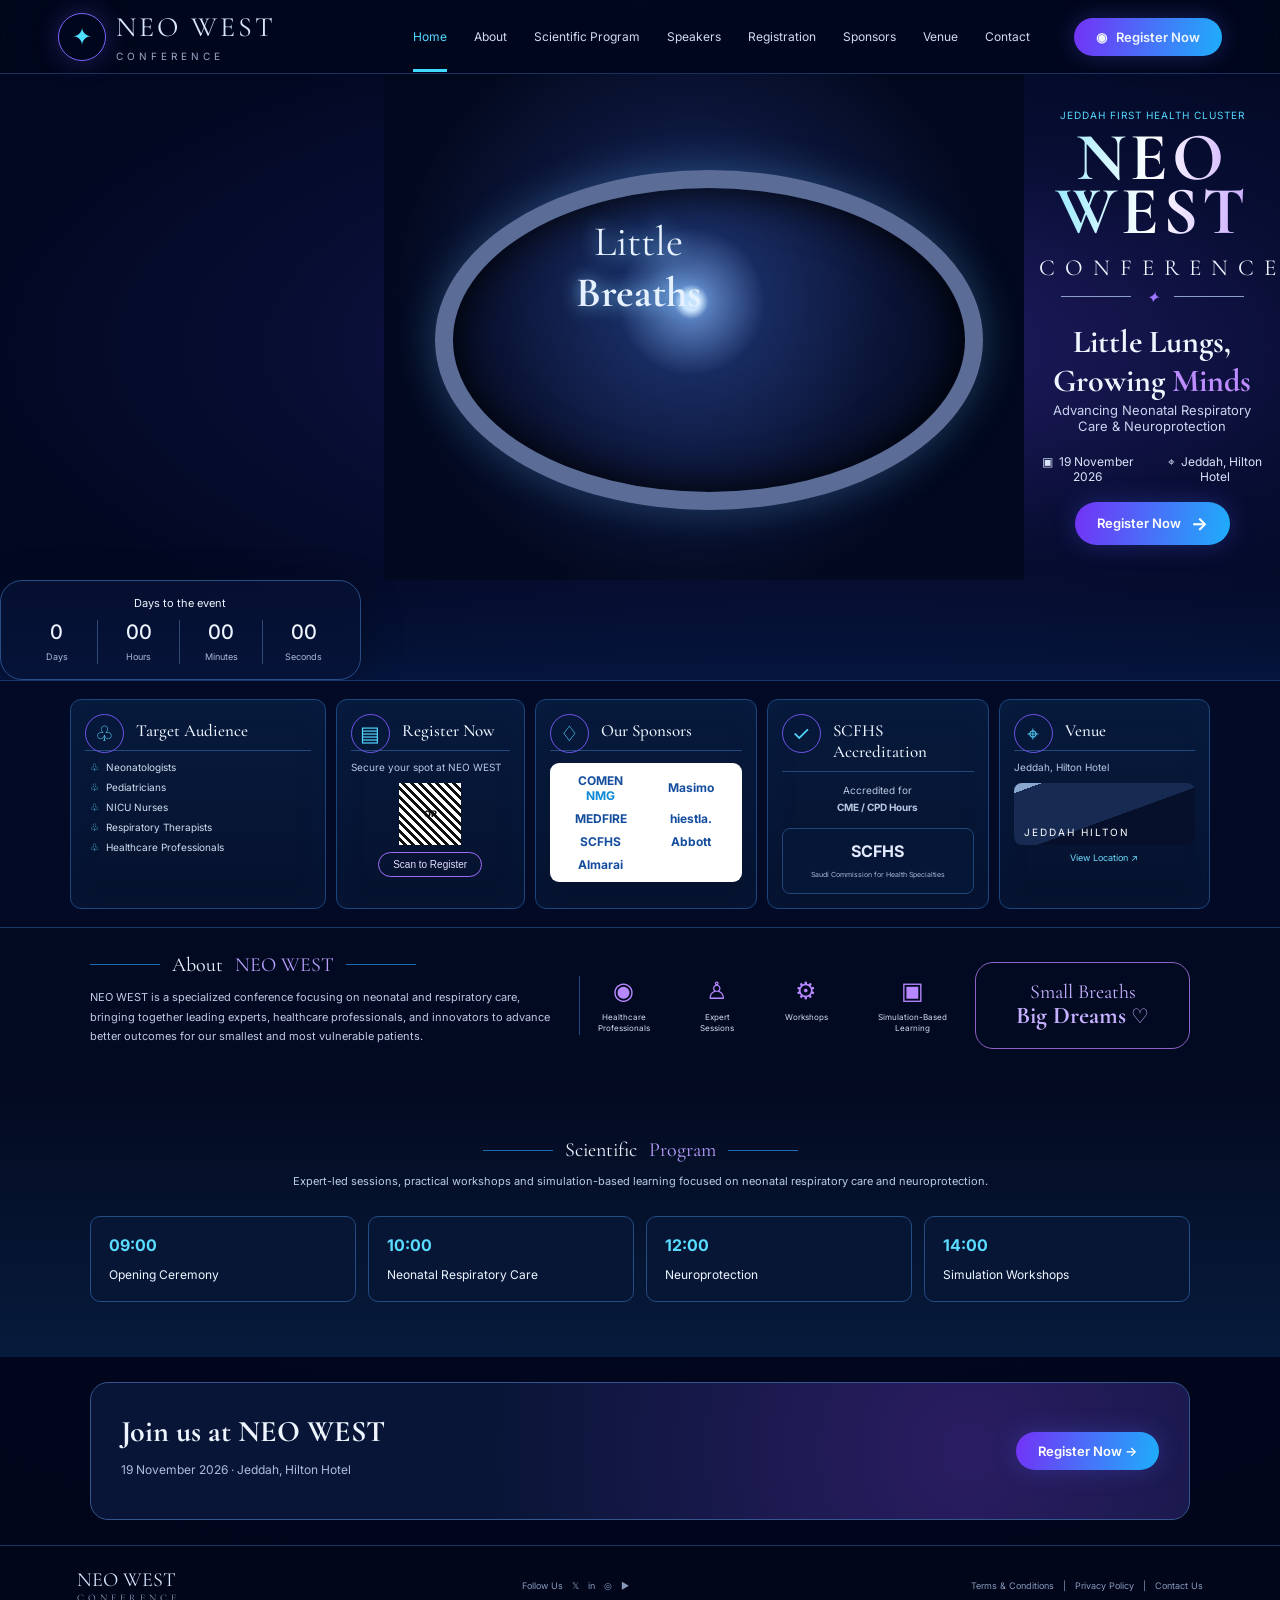
==== index.html @ 206b63fa "Add files via upload" ====
<!doctype html>
<html lang="en" dir="ltr">
<head>
  <meta charset="UTF-8" />
  <meta name="viewport" content="width=device-width, initial-scale=1.0" />
  <meta name="description" content="NEO WEST Conference — Little Lungs, Growing Minds." />
  <title>NEO WEST Conference</title>
  <link rel="preconnect" href="https://fonts.googleapis.com">
  <link rel="preconnect" href="https://fonts.gstatic.com" crossorigin>
  <link href="https://fonts.googleapis.com/css2?family=Cormorant+Garamond:wght@500;600;700&family=Inter:wght@400;500;600;700&display=swap" rel="stylesheet">
  <link rel="stylesheet" href="style.css" />
</head>
<body>
  <header class="topbar" id="top">
    <a class="brand" href="#top" aria-label="NEO WEST home">
      <div class="brand-mark">✦</div>
      <div><span>NEO WEST</span><small>CONFERENCE</small></div>
    </a>
    <button class="menu-btn" aria-label="Open menu">☰</button>
    <nav>
      <a class="active" href="#top">Home</a><a href="#about">About</a><a href="#program">Scientific Program</a>
      <a href="#speakers">Speakers</a><a href="#register">Registration</a><a href="#sponsors">Sponsors</a>
      <a href="#venue">Venue</a><a href="#contact">Contact</a>
    </nav>
    <a class="nav-cta" href="#register">◉ &nbsp; Register Now</a>
  </header>

  <main>
    <section class="hero">
      <div class="hero-glow"></div>
      <div class="hero-photo"><div class="baby-placeholder">Little<br><b>Breaths</b></div></div>
      <div class="hero-content">
        <div class="organizer">JEDDAH FIRST HEALTH CLUSTER</div>
        <h1>NEO WEST</h1>
        <div class="conference">CONFERENCE</div>
        <div class="rule"><span></span><i>✦</i><span></span></div>
        <h2>Little Lungs, Growing <em>Minds</em></h2>
        <p class="subtitle">Advancing Neonatal Respiratory Care &amp; Neuroprotection</p>
        <div class="meta"><span>▣ &nbsp;19 November 2026</span><span>⌖ &nbsp;Jeddah, Hilton Hotel</span></div>
        <a class="primary-btn" href="#register">Register Now <b>→</b></a>
      </div>
      <div class="countdown" aria-label="Countdown">
        <div class="count-title">Days to the event</div>
        <div class="count-grid"><div><b id="days">43</b><small>Days</small></div><div><b id="hours">12</b><small>Hours</small></div><div><b id="minutes">36</b><small>Minutes</small></div><div><b id="seconds">58</b><small>Seconds</small></div></div>
      </div>
    </section>

    <section class="cards" id="register">
      <article class="info-card"><div class="icon">♧</div><h3>Target Audience</h3><ul><li>Neonatologists</li><li>Pediatricians</li><li>NICU Nurses</li><li>Respiratory Therapists</li><li>Healthcare Professionals</li></ul></article>
      <article class="info-card registration"><div class="icon">▤</div><h3>Register Now</h3><p>Secure your spot at NEO WEST</p><div class="qr">QR</div><button class="outline-btn">Scan to Register</button></article>
      <article class="info-card" id="sponsors"><div class="icon">♢</div><h3>Our Sponsors</h3><div class="sponsors"><b>COMEN<br><span>NMG</span></b><b>Masimo</b><b>MEDFIRE</b><b>hiestla.</b><b>SCFHS</b><b>Abbott</b><b>Almarai</b></div></article>
      <article class="info-card"><div class="icon">✓</div><h3>SCFHS Accreditation</h3><p class="center">Accredited for<br><strong>CME / CPD Hours</strong></p><div class="accredit">SCFHS<br><small>Saudi Commission for Health Specialties</small></div></article>
      <article class="info-card" id="venue"><div class="icon">⌖</div><h3>Venue</h3><p>Jeddah, Hilton Hotel</p><div class="venue-img"></div><a class="venue-link" href="https://www.google.com/maps/search/?api=1&query=Jeddah+Hilton+Hotel" target="_blank">View Location ↗</a></article>
    </section>

    <section class="about" id="about">
      <div class="about-copy"><div class="section-title"><span></span>About <em>NEO WEST</em><span></span></div><p>NEO WEST is a specialized conference focusing on neonatal and respiratory care, bringing together leading experts, healthcare professionals, and innovators to advance better outcomes for our smallest and most vulnerable patients.</p></div>
      <div class="features"><div>◉<span>Healthcare<br>Professionals</span></div><div>♙<span>Expert<br>Sessions</span></div><div>⚙<span>Workshops</span></div><div>▣<span>Simulation-Based<br>Learning</span></div></div>
      <div class="dreams">Small Breaths<br><b>Big Dreams</b> ♡</div>
    </section>

    <section class="program" id="program"><div class="section-title"><span></span>Scientific <em>Program</em><span></span></div><p>Expert-led sessions, practical workshops and simulation-based learning focused on neonatal respiratory care and neuroprotection.</p><div class="program-grid"><div><b>09:00</b><span>Opening Ceremony</span></div><div><b>10:00</b><span>Neonatal Respiratory Care</span></div><div><b>12:00</b><span>Neuroprotection</span></div><div><b>14:00</b><span>Simulation Workshops</span></div></div></section>

    <section class="contact" id="contact"><div><h2>Join us at NEO WEST</h2><p>19 November 2026 · Jeddah, Hilton Hotel</p></div><a class="primary-btn" href="#register">Register Now →</a></section>
  </main>

  <footer><div class="footer-brand">NEO WEST <small>CONFERENCE</small></div><div>Follow Us &nbsp; 𝕏 &nbsp; in &nbsp; ◎ &nbsp; ▶</div><div>Terms &amp; Conditions &nbsp; | &nbsp; Privacy Policy &nbsp; | &nbsp; Contact Us</div></footer>
  <script src="script.js"></script>
</body>
</html>
---- style.css ----
:root{--bg:#020a25;--panel:#071536;--line:#173b73;--cyan:#35d5ff;--blue:#1489ff;--purple:#a44cff;--text:#eef5ff;--muted:#aab8d8;--gold:#c6c4ff}*{box-sizing:border-box}html{scroll-behavior:smooth}body{margin:0;background:radial-gradient(circle at 50% 0,#10245d 0,#020a25 36%,#01051a 100%);color:var(--text);font-family:Inter,Arial,sans-serif}a{text-decoration:none;color:inherit}.topbar{height:74px;background:rgba(1,7,27,.95);border-bottom:1px solid #17305e;display:flex;align-items:center;gap:28px;padding:0 4.5%;position:sticky;top:0;z-index:20;backdrop-filter:blur(12px)}.brand{display:flex;align-items:center;gap:10px;min-width:310px}.brand-mark{width:48px;height:48px;border:1px solid #7d64ff;border-radius:50%;display:grid;place-items:center;color:#4fdfff;font-size:24px;box-shadow:0 0 25px #5d40bb66}.brand span{display:block;font-family:'Cormorant Garamond',serif;font-size:28px;letter-spacing:3px;color:#d8e6ff}.brand small,.footer-brand small{letter-spacing:4px;color:#9aa9c7;font-size:10px}.topbar nav{display:flex;gap:27px;align-items:center;flex:1;justify-content:center}.topbar nav a{font-size:12px;color:#d0dbef;position:relative;padding:28px 0}.topbar nav a.active,.topbar nav a:hover{color:#52d9ff}.topbar nav a.active:after{content:'';position:absolute;bottom:0;left:0;right:0;height:3px;background:#40d9ff}.nav-cta,.primary-btn{background:linear-gradient(100deg,#7332f6,#1eaefb);padding:11px 22px;border-radius:25px;font-weight:600;font-size:13px;box-shadow:0 0 24px #4a57e355;display:inline-flex;gap:10px;align-items:center}.menu-btn{display:none;background:none;border:0;color:white;font-size:25px}.hero{min-height:500px;position:relative;overflow:hidden;display:grid;grid-template-columns:30% 50% 20%;align-items:center;border-bottom:1px solid #15366c;background:radial-gradient(ellipse at 65% 45%,#251d69 0,#080e34 43%,#020821 75%)}.hero:after{content:'';position:absolute;inset:auto 0 0;height:110px;background:linear-gradient(transparent,#071b4a);opacity:.7}.hero-photo{height:100%;min-height:500px;position:relative;background:radial-gradient(circle at 48% 45%,#d9eaff 0 2%,#597ebd 4%,#182b60 17%,#0b1436 45%,#02091e 70%);overflow:hidden}.hero-photo:before{content:'';position:absolute;width:80%;height:60%;left:8%;top:19%;border-radius:50%;border:18px solid #5b6c96;box-shadow:inset 0 0 45px #000,0 0 40px #5dbfff44}.baby-placeholder{position:absolute;left:30%;top:28%;font-family:'Cormorant Garamond';font-size:42px;text-align:center;color:#e6f1ff;text-shadow:0 0 18px #7fcaff}.hero-content{position:relative;z-index:2;text-align:center;padding:35px 15px}.organizer{font-size:10px;color:#55d9ff;letter-spacing:1px;margin-bottom:10px}.hero h1{font-family:'Cormorant Garamond',serif;font-size:68px;line-height:.8;letter-spacing:4px;margin:0;background:linear-gradient(90deg,#8be7ff,#fff,#c19cff);-webkit-background-clip:text;color:transparent}.conference{font-family:'Cormorant Garamond';font-size:23px;letter-spacing:10px;margin:14px 0 5px}.rule{display:flex;align-items:center;gap:15px;justify-content:center}.rule span{height:1px;width:70px;background:#8aa1ca}.rule i{color:#9d76ff}.hero h2{font-family:'Cormorant Garamond';font-size:32px;margin:15px 0 2px}.hero h2 em{color:#bd8dff;font-style:normal}.subtitle{font-size:13px;color:#c7d4ef;margin:0 0 20px}.meta{display:flex;justify-content:center;gap:28px;font-size:12px;color:#d8e4fa;margin-bottom:18px}.countdown{z-index:3;border:1px solid #274d85;border-radius:22px;padding:15px;margin-right:6%;background:#061237aa;box-shadow:0 10px 40px #0004}.count-title{text-align:center;font-size:11px;margin-bottom:10px}.count-grid{display:grid;grid-template-columns:repeat(4,1fr)}.count-grid>div{text-align:center;border-right:1px solid #314873}.count-grid>div:last-child{border:0}.count-grid b{display:block;font-size:20px;font-weight:500}.count-grid small{font-size:9px;color:#a9b9d8}.cards{display:grid;grid-template-columns:1.15fr .85fr 1fr 1fr .95fr;gap:10px;padding:18px 5.5%;background:#020a25}.info-card{min-height:190px;border:1px solid #1a467e;border-radius:11px;background:linear-gradient(180deg,#071a3c,#06122e);padding:14px;position:relative;box-shadow:inset 0 0 30px #102a6022}.icon{width:39px;height:39px;border:1px solid #7055e9;border-radius:50%;display:grid;place-items:center;color:#55d8ff;font-size:21px;float:left;margin-right:12px}.info-card h3{font-family:'Cormorant Garamond';font-size:17px;font-weight:500;border-bottom:1px solid #1f4a80;padding:6px 0 9px;margin:0 0 10px}.info-card ul{list-style:none;padding:0 0 0 5px;margin:0;clear:both}.info-card li{font-size:10px;margin:8px 0;color:#d2def3}.info-card li:before{content:'♧';color:#57d8ff;margin-right:7px}.info-card p{font-size:10px;color:#bac9e2;clear:both}.center{text-align:center;line-height:1.7}.qr{width:62px;height:62px;margin:7px auto;background:repeating-linear-gradient(45deg,#fff 0 3px,#111 3px 6px);color:#111;display:grid;place-items:center;font-weight:800;font-size:9px}.outline-btn{display:block;margin:auto;border:1px solid #a06dff;background:none;color:#e6ddff;border-radius:16px;padding:6px 14px;font-size:10px}.sponsors{background:white;color:#154d9d;border-radius:9px;margin-top:12px;padding:10px;display:grid;grid-template-columns:repeat(2,1fr);gap:8px;text-align:center;align-items:center;font-size:12px}.sponsors span{color:#0d8ad7}.accredit{text-align:center;background:#061637;border:1px solid #21477a;border-radius:8px;padding:12px;margin-top:12px;color:#e4ebff;font-weight:700}.accredit small{font-weight:400;font-size:7px;color:#a7b8d7}.venue-img{height:62px;border-radius:8px;margin-top:10px;background:linear-gradient(160deg,#8aa7ce 0 8%,#162a52 8% 55%,#06102a 55%),linear-gradient(90deg,#7ac8e9,#17264e);position:relative;overflow:hidden}.venue-img:after{content:'JEDDAH  HILTON';position:absolute;bottom:7px;left:10px;font-size:10px;color:#fff;letter-spacing:2px}.venue-link{display:block;text-align:center;font-size:9px;color:#6cdcff;margin-top:7px}.about{display:grid;grid-template-columns:1.5fr 1.2fr .7fr;gap:28px;padding:25px 7%;border-top:1px solid #173866;background:#020a22;align-items:center}.section-title{display:flex;align-items:center;gap:12px;font-family:'Cormorant Garamond';font-size:20px;margin-bottom:10px}.section-title span{width:70px;height:1px;background:#1e6bb5}.section-title em{color:#bba0ff;font-style:normal}.about-copy p,.program p{font-size:11px;color:#bdcbe3;line-height:1.8}.features{display:flex;justify-content:space-between;border-left:1px solid #1d4b7f;padding-left:18px}.features div{text-align:center;color:#b788ff;font-size:24px}.features span{display:block;color:#d2ddf1;font-size:8px;line-height:1.4;margin-top:7px}.dreams{border:1px solid #8e62c8;border-radius:18px;padding:18px;text-align:center;color:#c6b0ff;font-family:'Cormorant Garamond';font-size:20px;line-height:1.1}.dreams b{font-size:24px}.program{padding:55px 7%;background:linear-gradient(180deg,#030a20,#071b3c)}.program>.section-title{justify-content:center}.program>p{text-align:center;max-width:700px;margin:0 auto 24px}.program-grid{display:grid;grid-template-columns:repeat(4,1fr);gap:12px}.program-grid div{border:1px solid #234d83;padding:18px;border-radius:10px;background:#071635}.program-grid b{color:#59dcff;display:block;margin-bottom:8px}.program-grid span{font-size:12px}.contact{margin:25px 7%;padding:30px;border:1px solid #34558d;border-radius:18px;background:radial-gradient(circle at 80%,#2b1d63,#081536 55%);display:flex;align-items:center;justify-content:space-between}.contact h2{font-family:'Cormorant Garamond';font-size:30px;margin:0}.contact p{color:#aebdda;font-size:12px}footer{border-top:1px solid #163760;padding:22px 6%;display:flex;justify-content:space-between;align-items:center;color:#899abb;font-size:9px;background:#01061b}.footer-brand{font-family:'Cormorant Garamond';font-size:20px;color:#d9e6ff}.footer-brand small{display:block}.primary-btn{color:white;border:0}.primary-btn b{font-size:18px}.menu-btn{cursor:pointer}@media(max-width:1050px){.topbar nav{display:none}.menu-btn{display:block;margin-left:auto}.nav-cta{display:none}.brand{min-width:0}.hero{grid-template-columns:1fr;min-height:auto}.hero-photo{display:none}.countdown{margin:0 auto 30px;width:88%}.cards{grid-template-columns:repeat(2,1fr);padding:20px}.about{grid-template-columns:1fr}.features{border:0}.dreams{max-width:300px;margin:auto}.program-grid{grid-template-columns:repeat(2,1fr)}}@media(max-width:600px){.topbar{padding:0 18px;height:64px}.brand span{font-size:22px}.brand-mark{width:38px;height:38px}.hero h1{font-size:48px}.hero h2{font-size:25px}.meta{flex-direction:column;gap:8px}.cards{grid-template-columns:1fr;padding:14px}.about{padding:30px 20px}.features{display:grid;grid-template-columns:repeat(2,1fr);gap:18px}.program{padding:40px 20px}.program-grid{grid-template-columns:1fr}.contact{margin:20px;padding:22px;flex-direction:column;gap:20px;text-align:center}footer{flex-direction:column;gap:12px;text-align:center}}
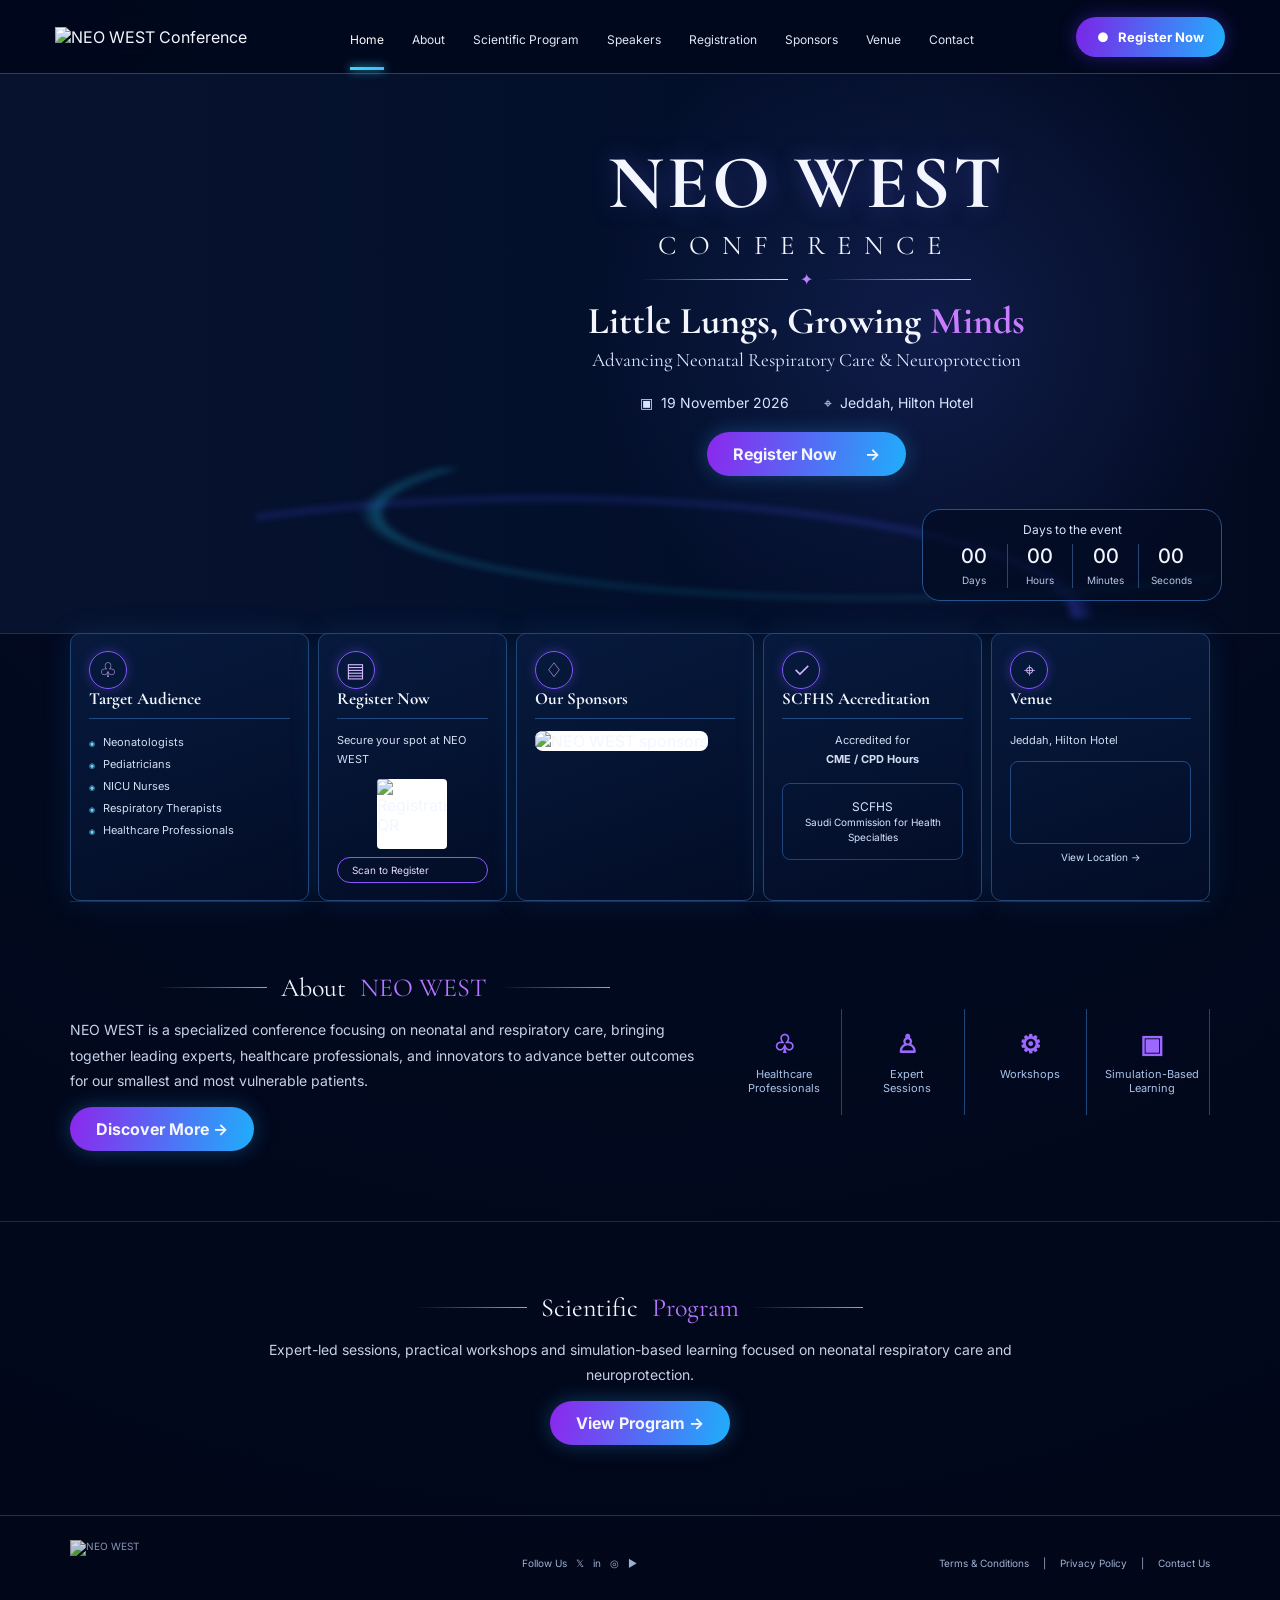
==== commit 6a516394: "Add files via upload" ====
--- a/index.html
+++ b/index.html
@@ -1,70 +1,14 @@
-<!doctype html>
-<html lang="en" dir="ltr">
-<head>
-  <meta charset="UTF-8" />
-  <meta name="viewport" content="width=device-width, initial-scale=1.0" />
-  <meta name="description" content="NEO WEST Conference — Little Lungs, Growing Minds." />
-  <title>NEO WEST Conference</title>
-  <link rel="preconnect" href="https://fonts.googleapis.com">
-  <link rel="preconnect" href="https://fonts.gstatic.com" crossorigin>
-  <link href="https://fonts.googleapis.com/css2?family=Cormorant+Garamond:wght@500;600;700&family=Inter:wght@400;500;600;700&display=swap" rel="stylesheet">
-  <link rel="stylesheet" href="style.css" />
-</head>
-<body>
-  <header class="topbar" id="top">
-    <a class="brand" href="#top" aria-label="NEO WEST home">
-      <div class="brand-mark">✦</div>
-      <div><span>NEO WEST</span><small>CONFERENCE</small></div>
-    </a>
-    <button class="menu-btn" aria-label="Open menu">☰</button>
-    <nav>
-      <a class="active" href="#top">Home</a><a href="#about">About</a><a href="#program">Scientific Program</a>
-      <a href="#speakers">Speakers</a><a href="#register">Registration</a><a href="#sponsors">Sponsors</a>
-      <a href="#venue">Venue</a><a href="#contact">Contact</a>
-    </nav>
-    <a class="nav-cta" href="#register">◉ &nbsp; Register Now</a>
-  </header>
-
-  <main>
-    <section class="hero">
-      <div class="hero-glow"></div>
-      <div class="hero-photo"><div class="baby-placeholder">Little<br><b>Breaths</b></div></div>
-      <div class="hero-content">
-        <div class="organizer">JEDDAH FIRST HEALTH CLUSTER</div>
-        <h1>NEO WEST</h1>
-        <div class="conference">CONFERENCE</div>
-        <div class="rule"><span></span><i>✦</i><span></span></div>
-        <h2>Little Lungs, Growing <em>Minds</em></h2>
-        <p class="subtitle">Advancing Neonatal Respiratory Care &amp; Neuroprotection</p>
-        <div class="meta"><span>▣ &nbsp;19 November 2026</span><span>⌖ &nbsp;Jeddah, Hilton Hotel</span></div>
-        <a class="primary-btn" href="#register">Register Now <b>→</b></a>
-      </div>
-      <div class="countdown" aria-label="Countdown">
-        <div class="count-title">Days to the event</div>
-        <div class="count-grid"><div><b id="days">43</b><small>Days</small></div><div><b id="hours">12</b><small>Hours</small></div><div><b id="minutes">36</b><small>Minutes</small></div><div><b id="seconds">58</b><small>Seconds</small></div></div>
-      </div>
-    </section>
-
-    <section class="cards" id="register">
-      <article class="info-card"><div class="icon">♧</div><h3>Target Audience</h3><ul><li>Neonatologists</li><li>Pediatricians</li><li>NICU Nurses</li><li>Respiratory Therapists</li><li>Healthcare Professionals</li></ul></article>
-      <article class="info-card registration"><div class="icon">▤</div><h3>Register Now</h3><p>Secure your spot at NEO WEST</p><div class="qr">QR</div><button class="outline-btn">Scan to Register</button></article>
-      <article class="info-card" id="sponsors"><div class="icon">♢</div><h3>Our Sponsors</h3><div class="sponsors"><b>COMEN<br><span>NMG</span></b><b>Masimo</b><b>MEDFIRE</b><b>hiestla.</b><b>SCFHS</b><b>Abbott</b><b>Almarai</b></div></article>
-      <article class="info-card"><div class="icon">✓</div><h3>SCFHS Accreditation</h3><p class="center">Accredited for<br><strong>CME / CPD Hours</strong></p><div class="accredit">SCFHS<br><small>Saudi Commission for Health Specialties</small></div></article>
-      <article class="info-card" id="venue"><div class="icon">⌖</div><h3>Venue</h3><p>Jeddah, Hilton Hotel</p><div class="venue-img"></div><a class="venue-link" href="https://www.google.com/maps/search/?api=1&query=Jeddah+Hilton+Hotel" target="_blank">View Location ↗</a></article>
-    </section>
-
-    <section class="about" id="about">
-      <div class="about-copy"><div class="section-title"><span></span>About <em>NEO WEST</em><span></span></div><p>NEO WEST is a specialized conference focusing on neonatal and respiratory care, bringing together leading experts, healthcare professionals, and innovators to advance better outcomes for our smallest and most vulnerable patients.</p></div>
-      <div class="features"><div>◉<span>Healthcare<br>Professionals</span></div><div>♙<span>Expert<br>Sessions</span></div><div>⚙<span>Workshops</span></div><div>▣<span>Simulation-Based<br>Learning</span></div></div>
-      <div class="dreams">Small Breaths<br><b>Big Dreams</b> ♡</div>
-    </section>
-
-    <section class="program" id="program"><div class="section-title"><span></span>Scientific <em>Program</em><span></span></div><p>Expert-led sessions, practical workshops and simulation-based learning focused on neonatal respiratory care and neuroprotection.</p><div class="program-grid"><div><b>09:00</b><span>Opening Ceremony</span></div><div><b>10:00</b><span>Neonatal Respiratory Care</span></div><div><b>12:00</b><span>Neuroprotection</span></div><div><b>14:00</b><span>Simulation Workshops</span></div></div></section>
-
-    <section class="contact" id="contact"><div><h2>Join us at NEO WEST</h2><p>19 November 2026 · Jeddah, Hilton Hotel</p></div><a class="primary-btn" href="#register">Register Now →</a></section>
-  </main>
-
-  <footer><div class="footer-brand">NEO WEST <small>CONFERENCE</small></div><div>Follow Us &nbsp; 𝕏 &nbsp; in &nbsp; ◎ &nbsp; ▶</div><div>Terms &amp; Conditions &nbsp; | &nbsp; Privacy Policy &nbsp; | &nbsp; Contact Us</div></footer>
-  <script src="script.js"></script>
-</body>
-</html>
+<!doctype html><html lang="en"><head><meta charset="utf-8"><meta name="viewport" content="width=device-width,initial-scale=1"><title>NEO WEST Conference</title><meta name="description" content="NEO WEST Conference — Little Lungs, Growing Minds."><link rel="stylesheet" href="styles.css"></head><body data-page="home">
+<div id="header"></div>
+<main>
+<section class="hero"><div class="baby"></div><div class="waves"></div><div class="hero-content"><div class="organizer"><img src="assets/organizer.png" alt="Jeddah First Health Cluster"></div><h1>NEO WEST</h1><div class="conference">CONFERENCE</div><div class="rule"><span></span><i>✦</i><span></span></div><h2>Little Lungs, Growing <em>Minds</em></h2><p class="subtitle">Advancing Neonatal Respiratory Care &amp; Neuroprotection</p><div class="meta"><span>▣ &nbsp;19 November 2026</span><span>⌖ &nbsp;Jeddah, Hilton Hotel</span></div><div class="hero-actions"><a class="primary" href="registration.html">Register Now <b>→</b></a></div></div><div class="countdown"><div class="count-title">Days to the event</div><div class="count-grid"><div><b id="days">00</b><small>Days</small></div><div><b id="hours">00</b><small>Hours</small></div><div><b id="minutes">00</b><small>Minutes</small></div><div><b id="seconds">00</b><small>Seconds</small></div></div></div></section>
+<section class="container info-row">
+<article class="card"><div class="icon">♧</div><h3>Target Audience</h3><ul><li>Neonatologists</li><li>Pediatricians</li><li>NICU Nurses</li><li>Respiratory Therapists</li><li>Healthcare Professionals</li></ul></article>
+<article class="card"><div class="icon">▤</div><h3>Register Now</h3><p>Secure your spot at NEO WEST</p><div class="qr"><img src="assets/qr.png" alt="Registration QR"></div><a class="outline" href="registration.html">Scan to Register</a></article>
+<article class="card"><div class="icon">♢</div><h3>Our Sponsors</h3><img class="sponsor-img" src="assets/sponsors.jpg" alt="NEO WEST sponsors"></article>
+<article class="card"><div class="icon">✓</div><h3>SCFHS Accreditation</h3><p style="text-align:center">Accredited for<br><strong>CME / CPD Hours</strong></p><div class="accredit">SCFHS<br><small>Saudi Commission for Health Specialties</small></div></article>
+<article class="card"><div class="icon">⌖</div><h3>Venue</h3><p>Jeddah, Hilton Hotel</p><div class="venue-img"></div><a class="venue-link" href="venue.html">View Location →</a></article>
+</section>
+<section class="section container"><div class="about-grid"><div class="about-copy"><div class="section-head">About <em>NEO WEST</em></div><p>NEO WEST is a specialized conference focusing on neonatal and respiratory care, bringing together leading experts, healthcare professionals, and innovators to advance better outcomes for our smallest and most vulnerable patients.</p><a class="primary" href="about.html">Discover More →</a></div><div class="feature-grid"><div class="feature"><strong>♧</strong>Healthcare<br>Professionals</div><div class="feature"><strong>♙</strong>Expert<br>Sessions</div><div class="feature"><strong>⚙</strong>Workshops</div><div class="feature"><strong>▣</strong>Simulation-Based<br>Learning</div></div></div></section>
+<section class="section"><div class="container"><div class="section-head">Scientific <em>Program</em></div><p class="lead">Expert-led sessions, practical workshops and simulation-based learning focused on neonatal respiratory care and neuroprotection.</p><div style="text-align:center"><a class="primary" href="scientific-program.html">View Program →</a></div></div></section>
+</main><div id="footer"></div><script>Promise.all([fetch('header.html').then(r=>r.text()),fetch('footer.html').then(r=>r.text())]).then(([h,f])=>{document.getElementById('header').innerHTML=h;document.getElementById('footer').innerHTML=f;const s=document.createElement('script');s.src='site.js';document.body.appendChild(s)})</script></body></html>
--- a/styles.css
+++ b/styles.css
@@ -0,0 +1,11 @@
+@import url('https://fonts.googleapis.com/css2?family=Cormorant+Garamond:wght@500;600;700&family=Inter:wght@400;500;600;700&display=swap');
+:root{--bg:#020a21;--bg2:#061333;--panel:#06173b;--line:#183a72;--cyan:#39d8ff;--blue:#25a8ff;--purple:#9a55ff;--text:#f3f6ff;--muted:#b8c5e4;--gold:#e8d8ff;--shadow:0 0 30px rgba(46,157,255,.12)}
+*{box-sizing:border-box}html{scroll-behavior:smooth}body{margin:0;background:radial-gradient(circle at 50% 0,#0a1e49 0,#020a21 42%,#010718 100%);color:var(--text);font-family:Inter,Arial,sans-serif}a{color:inherit;text-decoration:none}button{font:inherit}.container{width:min(1140px,calc(100% - 40px));margin:auto}
+.topbar{position:sticky;top:0;z-index:50;height:74px;background:rgba(1,8,28,.94);backdrop-filter:blur(16px);border-bottom:1px solid #214273;display:flex;align-items:center;padding:0 max(24px,calc((100vw - 1170px)/2));gap:22px}.brand img{width:250px;height:62px;object-fit:contain}.nav{display:flex;align-items:center;justify-content:center;gap:28px;flex:1}.nav a{font-size:12px;color:#e0e7f9;padding:28px 0 23px;position:relative;white-space:nowrap}.nav a:hover,.nav a.active{color:#fff}.nav a.active:after{content:"";position:absolute;left:0;right:0;bottom:0;height:3px;background:linear-gradient(90deg,var(--cyan),#4ab6ff);box-shadow:0 0 10px var(--cyan)}.cta{border:0;color:white;background:linear-gradient(100deg,#7b25e8,#22aefc);padding:12px 21px;border-radius:25px;box-shadow:0 0 18px rgba(95,57,255,.4);font-size:13px;font-weight:700;white-space:nowrap}.menu{display:none;background:none;border:0;color:white;font-size:28px}
+.hero{min-height:560px;position:relative;overflow:hidden;border-bottom:1px solid #143261;background:radial-gradient(circle at 73% 46%,rgba(55,71,173,.26),transparent 35%),linear-gradient(90deg,#07122e 0,#03102c 46%,#020a20 100%)}.hero:after{content:"";position:absolute;inset:auto 0 20px;height:100px;background:url('/assets/hero-city.jpg') right 20px center/460px auto no-repeat;opacity:.48;mix-blend-mode:screen;pointer-events:none}.hero .baby{position:absolute;left:0;top:0;width:37%;height:100%;background:url('/assets/hero-baby.jpg') center/cover no-repeat;mask-image:linear-gradient(90deg,#000 0%,#000 75%,transparent 100%);opacity:.98}.hero .waves{position:absolute;left:20%;right:5%;bottom:15px;height:150px;background:radial-gradient(ellipse at 30% 100%,transparent 55%,rgba(75,82,255,.35) 56%,transparent 58%),radial-gradient(ellipse at 65% 30%,transparent 56%,rgba(29,215,255,.28) 57%,transparent 59%);filter:blur(3px)}.hero-content{position:relative;z-index:3;width:min(760px,58%);margin-left:34%;padding:55px 0 80px;text-align:center}.organizer{position:absolute;right:-390px;top:22px;width:180px;opacity:.9}.organizer img{width:100%}.hero h1{font-family:'Cormorant Garamond',serif;font-size:76px;letter-spacing:3px;line-height:.9;margin:20px 0 0;text-shadow:0 0 25px rgba(109,112,255,.35)}.conference{font-family:'Cormorant Garamond',serif;font-size:27px;letter-spacing:12px;margin-top:12px}.rule{display:flex;align-items:center;gap:12px;width:330px;margin:7px auto}.rule span{height:1px;flex:1;background:linear-gradient(90deg,transparent,#d9e4ff)}.rule i{color:#b783ff;font-style:normal}.hero h2{font-family:'Cormorant Garamond',serif;font-size:38px;margin:9px 0 4px}.hero h2 em{font-style:normal;color:#c87cff}.subtitle{font-family:'Cormorant Garamond',serif;font-size:19px;color:#dce6ff;margin:0 0 23px}.meta{display:flex;justify-content:center;gap:35px;color:#dbe5ff;font-size:14px}.meta b{color:#5ee7ff}.hero-actions{margin-top:20px}.primary{display:inline-flex;align-items:center;gap:28px;padding:12px 26px;border-radius:28px;background:linear-gradient(100deg,#8c27ed,#1faefb);font-weight:700;box-shadow:0 0 20px rgba(57,166,255,.3)}.countdown{position:absolute;z-index:4;right:4.5%;bottom:32px;width:300px;border:1px solid #25528a;border-radius:18px;background:rgba(2,11,34,.74);padding:12px 18px}.count-title{text-align:center;font-size:12px;color:#dbe4f8;margin-bottom:7px}.count-grid{display:grid;grid-template-columns:repeat(4,1fr)}.count-grid div{text-align:center;border-left:1px solid #284774}.count-grid div:first-child{border:0}.count-grid b{font-size:20px;font-weight:500;display:block}.count-grid small{font-size:10px;color:#b7c5e5}
+.info-row{position:relative;z-index:8;margin-top:-1px;display:grid;grid-template-columns:1.2fr .95fr 1.2fr 1.1fr 1.1fr;gap:9px}.card{min-height:200px;border:1px solid #214677;border-radius:10px;background:linear-gradient(160deg,rgba(7,27,63,.97),rgba(3,13,38,.97));box-shadow:var(--shadow);padding:17px 18px}.card h3{font-family:'Cormorant Garamond',serif;font-size:17px;margin:0 0 12px;border-bottom:1px solid #224a82;padding-bottom:9px}.icon{width:38px;height:38px;border:1px solid #7f59ff;border-radius:50%;display:grid;place-items:center;font-size:20px;color:#d3b6ff;box-shadow:0 0 12px rgba(128,78,255,.35);margin-bottom:-1px}.card ul{padding:0;margin:8px 0 0;list-style:none;color:#d3def2;font-size:11px;line-height:2}.card li:before{content:'◉';color:#69d9ff;margin-right:8px;font-size:7px}.card p{font-size:11px;color:#d4def2;line-height:1.7}.qr{width:70px;height:70px;margin:10px auto 8px;border-radius:4px;overflow:hidden;background:white}.qr img{width:100%;height:100%;object-fit:cover}.outline{display:block;margin:auto;border:1px solid #8e55ff;color:#e9dcff;background:transparent;border-radius:18px;padding:6px 14px;font-size:10px}.sponsor-img{width:100%;height:105px;object-fit:cover;border-radius:8px;background:white}.accredit{margin-top:15px;border:1px solid #204478;border-radius:8px;padding:15px;text-align:center;color:#d9e5ff;font-size:12px}.venue-img{height:83px;border-radius:8px;background:url('/assets/venue.jpg') center/cover;border:1px solid #214a80}.venue-link{display:block;text-align:center;font-size:10px;color:#cfe5ff;margin-top:7px}
+.section{padding:70px 0;border-top:1px solid #102b56}.section-head{display:flex;align-items:center;gap:14px;justify-content:center;font-family:'Cormorant Garamond',serif;font-size:26px}.section-head:before,.section-head:after{content:"";width:110px;height:1px;background:linear-gradient(90deg,transparent,#35caff)}.section-head em{font-style:normal;color:#b875ff}.lead{max-width:780px;margin:14px auto;text-align:center;color:#c5d1e9;line-height:1.8;font-size:14px}.about-grid{display:grid;grid-template-columns:1.3fr 1fr;gap:30px;align-items:center}.about-copy p{color:#c6d2e9;line-height:1.8;font-size:14px}.feature-grid{display:grid;grid-template-columns:repeat(4,1fr);gap:8px}.feature{padding:20px 8px;text-align:center;border-right:1px solid #1c477a;color:#a9c2ea;font-size:11px}.feature strong{display:block;font-size:25px;color:#9d68ff;margin-bottom:8px}.dream-card{border:1px solid #8154b8;border-radius:18px;padding:20px;text-align:center;font-family:'Cormorant Garamond',serif;font-size:25px;color:#d8d0ff}.dream-card b{color:#70dcff}
+.page-hero{padding:75px 0 65px;text-align:center;border-bottom:1px solid #183863;background:radial-gradient(circle at 50% 20%,rgba(104,47,255,.22),transparent 38%)}.page-hero h1{font-family:'Cormorant Garamond',serif;font-size:56px;margin:0}.page-hero p{color:#b9c8e6;max-width:700px;margin:14px auto 0}.content-grid{display:grid;grid-template-columns:repeat(2,1fr);gap:18px}.panel{border:1px solid #1d477c;background:rgba(5,20,48,.75);border-radius:12px;padding:24px}.panel h3{font-family:'Cormorant Garamond',serif;font-size:25px;margin:0 0 10px;color:#e8ddff}.panel p,.panel li{color:#c4d0e8;line-height:1.75;font-size:14px}.schedule{width:100%;border-collapse:collapse;margin-top:20px}.schedule td,.schedule th{padding:13px;border-bottom:1px solid #183963;text-align:left;font-size:13px}.schedule th{color:#6ee4ff}.speaker-grid,.sponsor-grid{display:grid;grid-template-columns:repeat(3,1fr);gap:18px}.speaker,.sponsor-box{border:1px solid #204b83;border-radius:12px;padding:22px;text-align:center;background:linear-gradient(160deg,#071a3b,#03102b)}.speaker .avatar{width:82px;height:82px;border-radius:50%;margin:0 auto 12px;border:2px solid #7e5aff;background:radial-gradient(circle,#132c63,#07112a);display:grid;place-items:center;color:#9ceaff;font-size:30px}.speaker h3,.sponsor-box h3{font-family:'Cormorant Garamond',serif;margin:0;font-size:23px}.speaker p{font-size:12px;color:#aebedb}.sponsor-box img{width:100%;height:120px;object-fit:contain;background:white;border-radius:9px;margin-bottom:12px}.form{max-width:760px;margin:auto;display:grid;grid-template-columns:1fr 1fr;gap:14px}.form label{font-size:12px;color:#b9c8e6}.form input,.form select,.form textarea{width:100%;margin-top:7px;padding:12px;border-radius:8px;border:1px solid #1e487e;background:#03112b;color:white;outline:none}.form textarea{min-height:140px;resize:vertical}.full{grid-column:1/-1}.map{height:340px;border:1px solid #214b81;border-radius:14px;background:linear-gradient(135deg,#071a3b,#020b22);display:grid;place-items:center;color:#7edfff;font-size:20px}.contact-box{text-align:center;padding:30px;border:1px solid #234b81;border-radius:14px;background:linear-gradient(160deg,#071a3b,#03102a)}
+footer{border-top:1px solid #16345f;padding:24px max(24px,calc((100vw - 1140px)/2));display:flex;align-items:center;justify-content:space-between;color:#9eb0d1;font-size:10px;gap:20px}.footer-logo{height:46px;width:150px;object-fit:contain;opacity:.85}.footer-links{display:flex;gap:14px}
+@media(max-width:1050px){.nav{gap:15px}.nav a{font-size:10px}.topbar{gap:10px}.hero-content{width:68%;margin-left:28%}.organizer{right:-240px}.countdown{right:2%;width:280px}.info-row{grid-template-columns:repeat(2,1fr);margin:0 20px}.about-grid{grid-template-columns:1fr}.speaker-grid,.sponsor-grid{grid-template-columns:repeat(2,1fr)}}
+@media(max-width:760px){.topbar{height:68px;padding:0 15px;justify-content:space-between}.brand img{width:185px}.menu{display:block}.nav{display:none;position:absolute;left:0;right:0;top:68px;background:#020b22;flex-direction:column;padding:10px 20px;border-bottom:1px solid #214273}.nav.open{display:flex}.nav a{padding:11px;width:100%;text-align:center}.nav a.active:after{bottom:4px}.topbar .cta{display:none}.hero{min-height:820px}.hero .baby{width:100%;height:360px;mask-image:linear-gradient(180deg,#000 0%,#000 60%,transparent 100%);opacity:.7}.hero-content{width:100%;margin:0;padding:280px 18px 180px}.hero h1{font-size:54px}.conference{font-size:20px;letter-spacing:8px}.hero h2{font-size:29px}.subtitle{font-size:16px}.meta{flex-direction:column;gap:7px}.organizer{right:15px;top:15px;width:145px}.hero:after{opacity:.35;background-size:380px}.countdown{left:18px;right:18px;bottom:25px;width:auto}.info-row{grid-template-columns:1fr;margin:0 15px}.card{min-height:auto}.feature-grid{grid-template-columns:repeat(2,1fr)}.section{padding:55px 0}.section-head{font-size:23px}.section-head:before,.section-head:after{width:50px}.content-grid,.speaker-grid,.sponsor-grid{grid-template-columns:1fr}.form{grid-template-columns:1fr}.full{grid-column:auto}footer{flex-direction:column;text-align:center}.footer-links{flex-wrap:wrap;justify-content:center}}
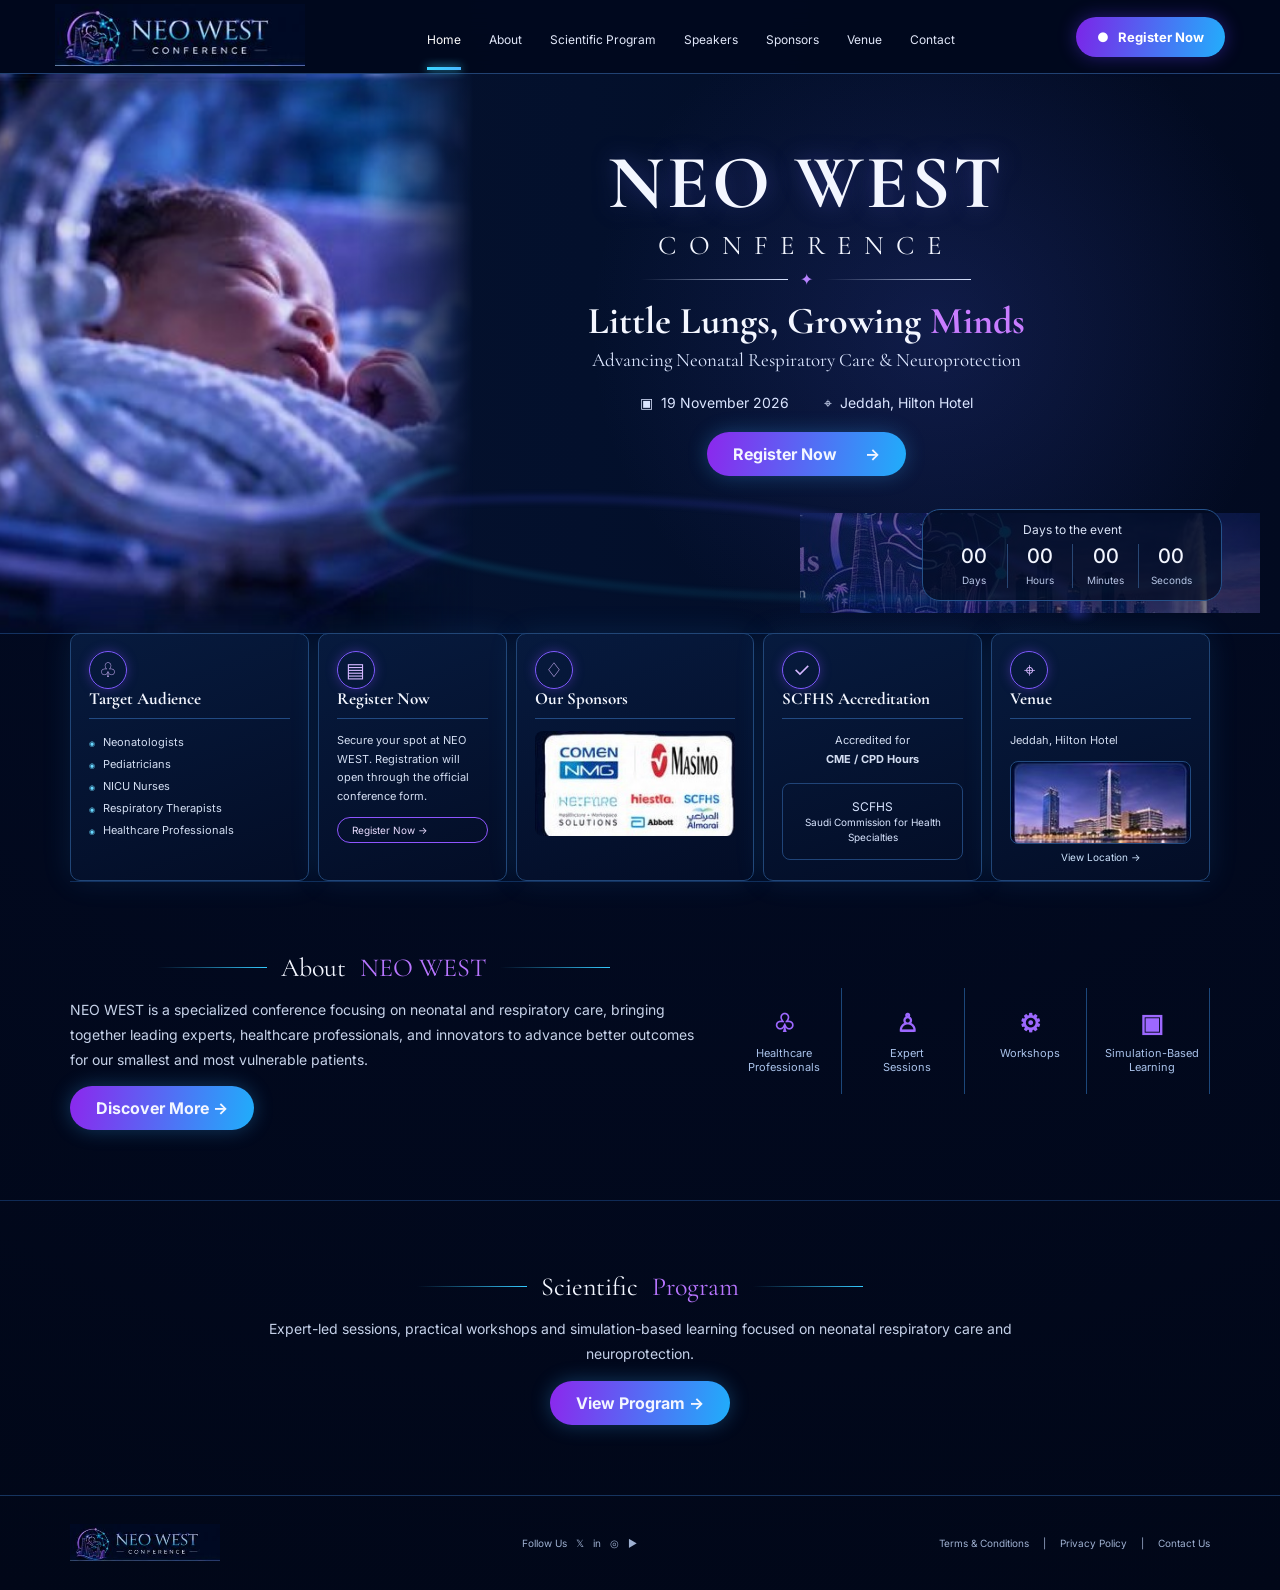
==== commit ed428521: "Add files via upload" ====
--- a/index.html
+++ b/index.html
@@ -1,10 +1,10 @@
 <!doctype html><html lang="en"><head><meta charset="utf-8"><meta name="viewport" content="width=device-width,initial-scale=1"><title>NEO WEST Conference</title><meta name="description" content="NEO WEST Conference — Little Lungs, Growing Minds."><link rel="stylesheet" href="styles.css"></head><body data-page="home">
 <div id="header"></div>
 <main>
-<section class="hero"><div class="baby"></div><div class="waves"></div><div class="hero-content"><div class="organizer"><img src="assets/organizer.png" alt="Jeddah First Health Cluster"></div><h1>NEO WEST</h1><div class="conference">CONFERENCE</div><div class="rule"><span></span><i>✦</i><span></span></div><h2>Little Lungs, Growing <em>Minds</em></h2><p class="subtitle">Advancing Neonatal Respiratory Care &amp; Neuroprotection</p><div class="meta"><span>▣ &nbsp;19 November 2026</span><span>⌖ &nbsp;Jeddah, Hilton Hotel</span></div><div class="hero-actions"><a class="primary" href="registration.html">Register Now <b>→</b></a></div></div><div class="countdown"><div class="count-title">Days to the event</div><div class="count-grid"><div><b id="days">00</b><small>Days</small></div><div><b id="hours">00</b><small>Hours</small></div><div><b id="minutes">00</b><small>Minutes</small></div><div><b id="seconds">00</b><small>Seconds</small></div></div></div></section>
+<section class="hero"><div class="baby"></div><div class="waves"></div><div class="hero-content"><div class="organizer"><img src="assets/organizer.png" alt="Jeddah First Health Cluster"></div><h1>NEO WEST</h1><div class="conference">CONFERENCE</div><div class="rule"><span></span><i>✦</i><span></span></div><h2>Little Lungs, Growing <em>Minds</em></h2><p class="subtitle">Advancing Neonatal Respiratory Care &amp; Neuroprotection</p><div class="meta"><span>▣ &nbsp;19 November 2026</span><span>⌖ &nbsp;Jeddah, Hilton Hotel</span></div><div class="hero-actions"><a class="primary registration-btn" href="#" data-registration-link>Register Now <b>→</b></a></div></div><div class="countdown"><div class="count-title">Days to the event</div><div class="count-grid"><div><b id="days">00</b><small>Days</small></div><div><b id="hours">00</b><small>Hours</small></div><div><b id="minutes">00</b><small>Minutes</small></div><div><b id="seconds">00</b><small>Seconds</small></div></div></div></section>
 <section class="container info-row">
 <article class="card"><div class="icon">♧</div><h3>Target Audience</h3><ul><li>Neonatologists</li><li>Pediatricians</li><li>NICU Nurses</li><li>Respiratory Therapists</li><li>Healthcare Professionals</li></ul></article>
-<article class="card"><div class="icon">▤</div><h3>Register Now</h3><p>Secure your spot at NEO WEST</p><div class="qr"><img src="assets/qr.png" alt="Registration QR"></div><a class="outline" href="registration.html">Scan to Register</a></article>
+<article class="card"><div class="icon">▤</div><h3>Register Now</h3><p>Secure your spot at NEO WEST. Registration will open through the official conference form.</p><a class="outline registration-btn" href="#" data-registration-link>Register Now →</a></article>
 <article class="card"><div class="icon">♢</div><h3>Our Sponsors</h3><img class="sponsor-img" src="assets/sponsors.jpg" alt="NEO WEST sponsors"></article>
 <article class="card"><div class="icon">✓</div><h3>SCFHS Accreditation</h3><p style="text-align:center">Accredited for<br><strong>CME / CPD Hours</strong></p><div class="accredit">SCFHS<br><small>Saudi Commission for Health Specialties</small></div></article>
 <article class="card"><div class="icon">⌖</div><h3>Venue</h3><p>Jeddah, Hilton Hotel</p><div class="venue-img"></div><a class="venue-link" href="venue.html">View Location →</a></article>
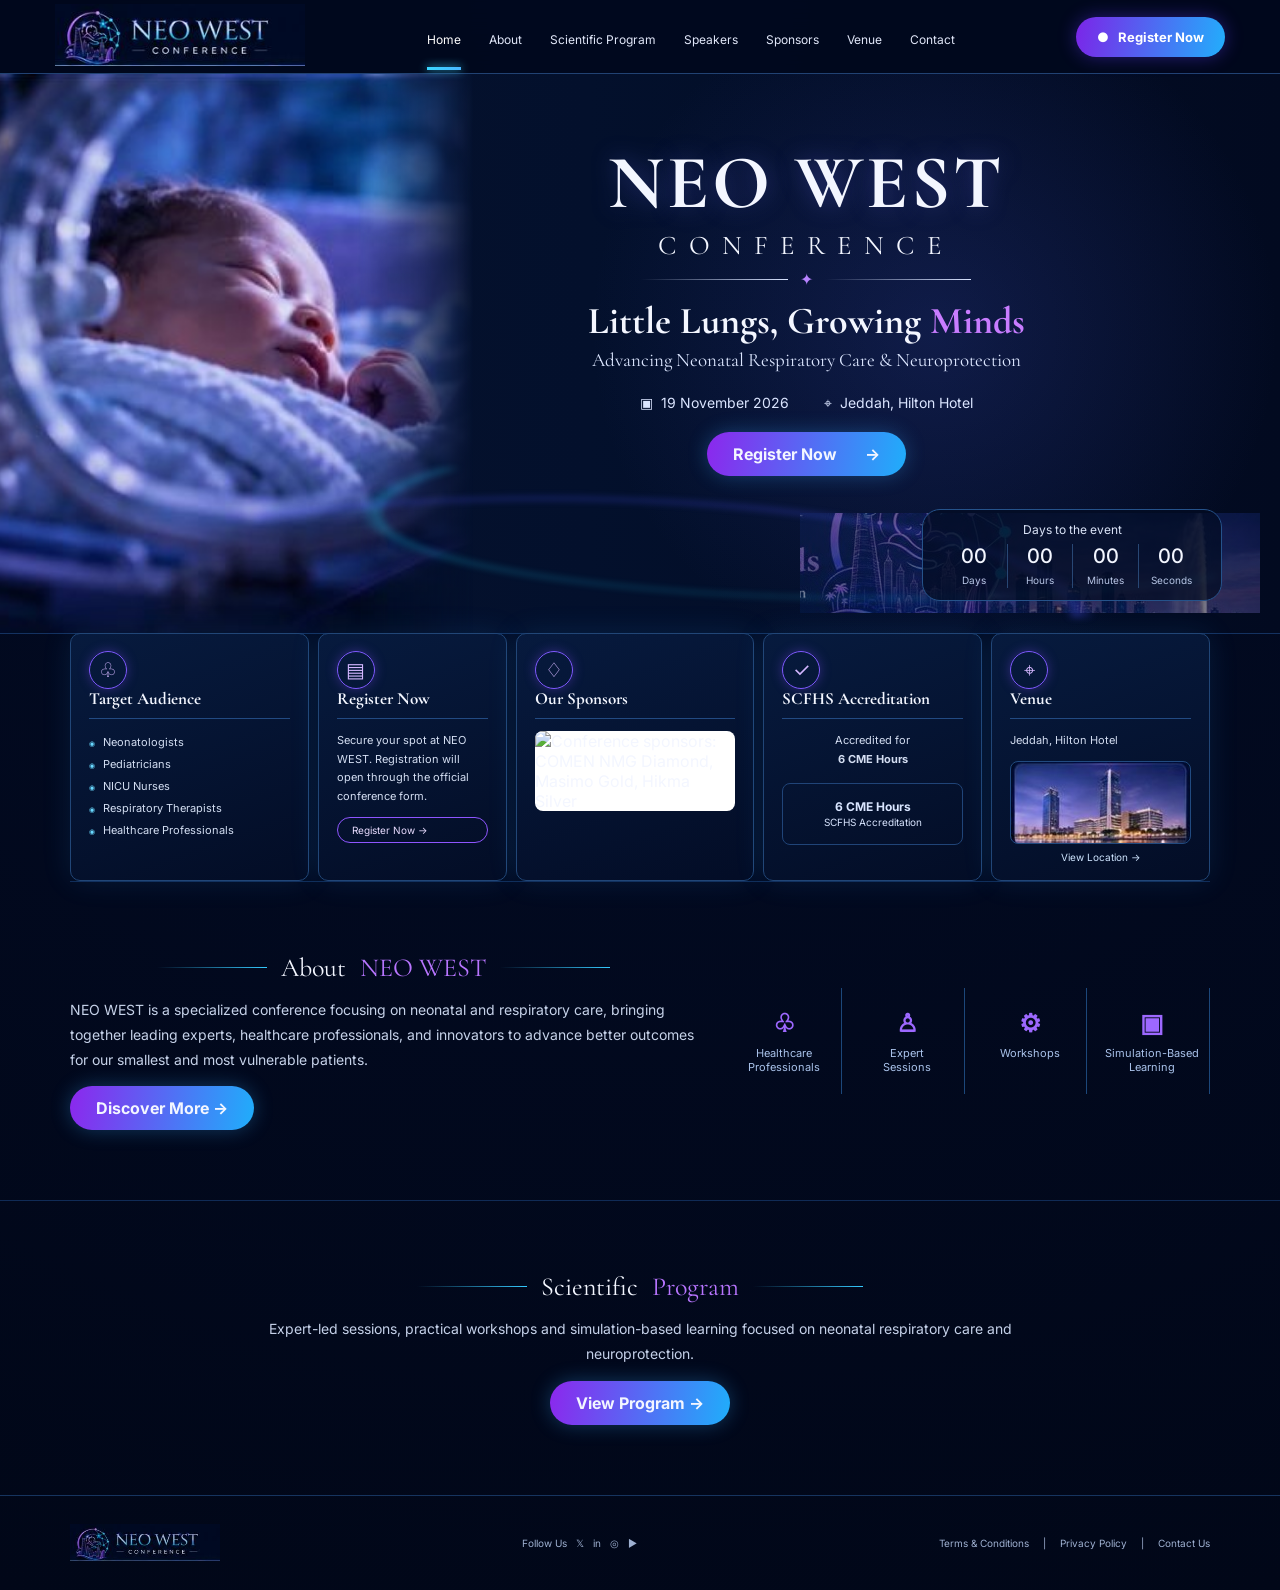
==== commit a080b87d: "Add files via upload" ====
--- a/index.html
+++ b/index.html
@@ -1,12 +1,12 @@
 <!doctype html><html lang="en"><head><meta charset="utf-8"><meta name="viewport" content="width=device-width,initial-scale=1"><title>NEO WEST Conference</title><meta name="description" content="NEO WEST Conference — Little Lungs, Growing Minds."><link rel="stylesheet" href="styles.css"></head><body data-page="home">
 <div id="header"></div>
 <main>
-<section class="hero"><div class="baby"></div><div class="waves"></div><div class="hero-content"><div class="organizer"><img src="assets/organizer.png" alt="Jeddah First Health Cluster"></div><h1>NEO WEST</h1><div class="conference">CONFERENCE</div><div class="rule"><span></span><i>✦</i><span></span></div><h2>Little Lungs, Growing <em>Minds</em></h2><p class="subtitle">Advancing Neonatal Respiratory Care &amp; Neuroprotection</p><div class="meta"><span>▣ &nbsp;19 November 2026</span><span>⌖ &nbsp;Jeddah, Hilton Hotel</span></div><div class="hero-actions"><a class="primary registration-btn" href="#" data-registration-link>Register Now <b>→</b></a></div></div><div class="countdown"><div class="count-title">Days to the event</div><div class="count-grid"><div><b id="days">00</b><small>Days</small></div><div><b id="hours">00</b><small>Hours</small></div><div><b id="minutes">00</b><small>Minutes</small></div><div><b id="seconds">00</b><small>Seconds</small></div></div></div></section>
+<section class="hero"><div class="baby"></div><div class="waves"></div><div class="hero-content"><div class="organizer"><img src="assets/jeddah-first-health-cluster.png" alt="Jeddah First Health Cluster"></div><h1>NEO WEST</h1><div class="conference">CONFERENCE</div><div class="rule"><span></span><i>✦</i><span></span></div><h2>Little Lungs, Growing <em>Minds</em></h2><p class="subtitle">Advancing Neonatal Respiratory Care &amp; Neuroprotection</p><div class="meta"><span>▣ &nbsp;19 November 2026</span><span>⌖ &nbsp;Jeddah, Hilton Hotel</span></div><div class="hero-actions"><a class="primary registration-btn" href="#" data-registration-link>Register Now <b>→</b></a></div></div><div class="countdown"><div class="count-title">Days to the event</div><div class="count-grid"><div><b id="days">00</b><small>Days</small></div><div><b id="hours">00</b><small>Hours</small></div><div><b id="minutes">00</b><small>Minutes</small></div><div><b id="seconds">00</b><small>Seconds</small></div></div></div></section>
 <section class="container info-row">
 <article class="card"><div class="icon">♧</div><h3>Target Audience</h3><ul><li>Neonatologists</li><li>Pediatricians</li><li>NICU Nurses</li><li>Respiratory Therapists</li><li>Healthcare Professionals</li></ul></article>
 <article class="card"><div class="icon">▤</div><h3>Register Now</h3><p>Secure your spot at NEO WEST. Registration will open through the official conference form.</p><a class="outline registration-btn" href="#" data-registration-link>Register Now →</a></article>
-<article class="card"><div class="icon">♢</div><h3>Our Sponsors</h3><img class="sponsor-img" src="assets/sponsors.jpg" alt="NEO WEST sponsors"></article>
-<article class="card"><div class="icon">✓</div><h3>SCFHS Accreditation</h3><p style="text-align:center">Accredited for<br><strong>CME / CPD Hours</strong></p><div class="accredit">SCFHS<br><small>Saudi Commission for Health Specialties</small></div></article>
+<article class="card"><div class="icon">♢</div><h3>Our Sponsors</h3><img class="sponsor-img" src="assets/sponsor-tiers.png" alt="Conference sponsors: COMEN NMG Diamond, Masimo Gold, Hikma Silver"></article>
+<article class="card"><div class="icon">✓</div><h3>SCFHS Accreditation</h3><p style="text-align:center">Accredited for<br><strong>6 CME Hours</strong></p><div class="accredit"><strong>6 CME Hours</strong><br><small>SCFHS Accreditation</small></div></article>
 <article class="card"><div class="icon">⌖</div><h3>Venue</h3><p>Jeddah, Hilton Hotel</p><div class="venue-img"></div><a class="venue-link" href="venue.html">View Location →</a></article>
 </section>
 <section class="section container"><div class="about-grid"><div class="about-copy"><div class="section-head">About <em>NEO WEST</em></div><p>NEO WEST is a specialized conference focusing on neonatal and respiratory care, bringing together leading experts, healthcare professionals, and innovators to advance better outcomes for our smallest and most vulnerable patients.</p><a class="primary" href="about.html">Discover More →</a></div><div class="feature-grid"><div class="feature"><strong>♧</strong>Healthcare<br>Professionals</div><div class="feature"><strong>♙</strong>Expert<br>Sessions</div><div class="feature"><strong>⚙</strong>Workshops</div><div class="feature"><strong>▣</strong>Simulation-Based<br>Learning</div></div></div></section>
--- a/styles.css
+++ b/styles.css
@@ -9,3 +9,7 @@
 footer{border-top:1px solid #16345f;padding:24px max(24px,calc((100vw - 1140px)/2));display:flex;align-items:center;justify-content:space-between;color:#9eb0d1;font-size:10px;gap:20px}.footer-logo{height:46px;width:150px;object-fit:contain;opacity:.85}.footer-links{display:flex;gap:14px}
 @media(max-width:1050px){.nav{gap:15px}.nav a{font-size:10px}.topbar{gap:10px}.hero-content{width:68%;margin-left:28%}.organizer{right:-240px}.countdown{right:2%;width:280px}.info-row{grid-template-columns:repeat(2,1fr);margin:0 20px}.about-grid{grid-template-columns:1fr}.speaker-grid,.sponsor-grid{grid-template-columns:repeat(2,1fr)}}
 @media(max-width:760px){.topbar{height:68px;padding:0 15px;justify-content:space-between}.brand img{width:185px}.menu{display:block}.nav{display:none;position:absolute;left:0;right:0;top:68px;background:#020b22;flex-direction:column;padding:10px 20px;border-bottom:1px solid #214273}.nav.open{display:flex}.nav a{padding:11px;width:100%;text-align:center}.nav a.active:after{bottom:4px}.topbar .cta{display:none}.hero{min-height:820px}.hero .baby{width:100%;height:360px;mask-image:linear-gradient(180deg,#000 0%,#000 60%,transparent 100%);opacity:.7}.hero-content{width:100%;margin:0;padding:280px 18px 180px}.hero h1{font-size:54px}.conference{font-size:20px;letter-spacing:8px}.hero h2{font-size:29px}.subtitle{font-size:16px}.meta{flex-direction:column;gap:7px}.organizer{right:15px;top:15px;width:145px}.hero:after{opacity:.35;background-size:380px}.countdown{left:18px;right:18px;bottom:25px;width:auto}.info-row{grid-template-columns:1fr;margin:0 15px}.card{min-height:auto}.feature-grid{grid-template-columns:repeat(2,1fr)}.section{padding:55px 0}.section-head{font-size:23px}.section-head:before,.section-head:after{width:50px}.content-grid,.speaker-grid,.sponsor-grid{grid-template-columns:1fr}.form{grid-template-columns:1fr}.full{grid-column:auto}footer{flex-direction:column;text-align:center}.footer-links{flex-wrap:wrap;justify-content:center}}
+
+/* Sponsor artwork supplied for NEO WEST 2026 */
+.sponsor-art-wrap{max-width:1000px;margin:0 auto;border:1px solid #214b83;border-radius:16px;overflow:hidden;box-shadow:0 0 30px rgba(46,157,255,.12);background:#020a21}
+.sponsor-art{display:block;width:100%;height:auto}
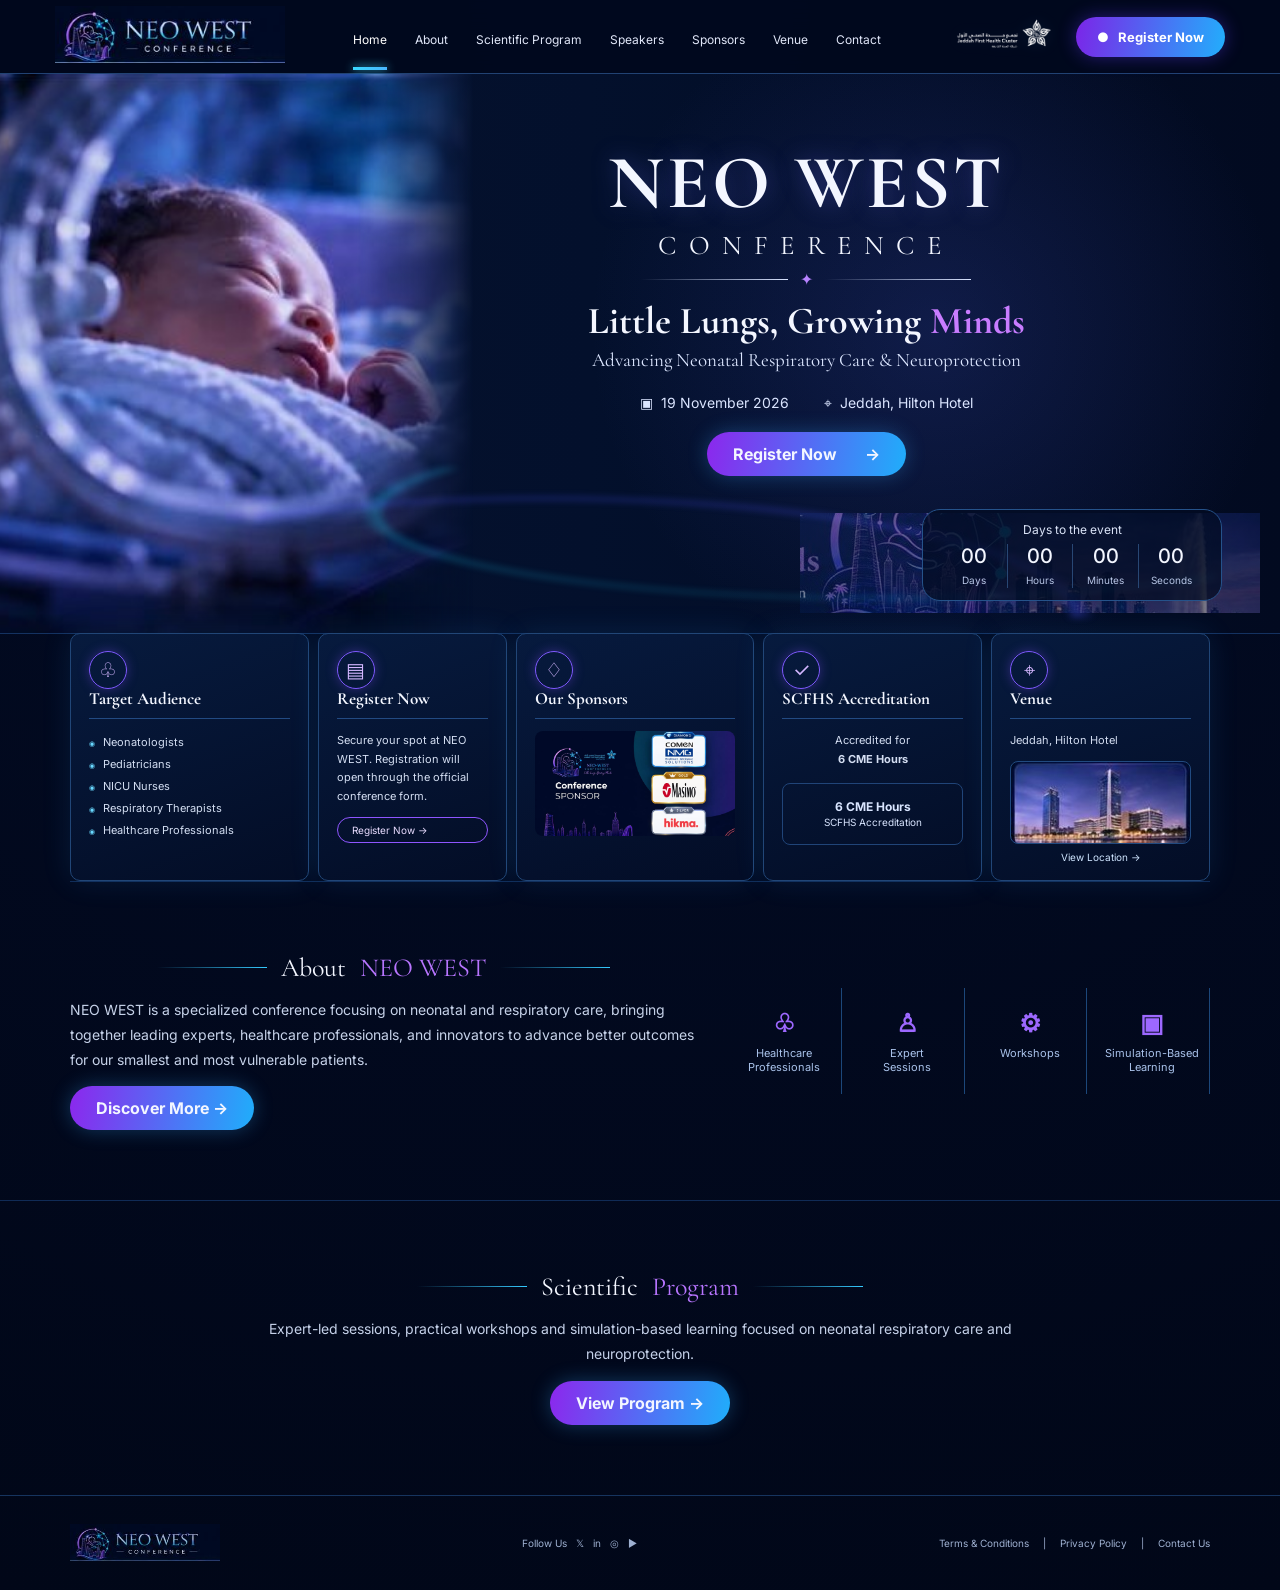
==== commit 1e6ee979: "Add files via upload" ====
--- a/index.html
+++ b/index.html
@@ -1,7 +1,7 @@
 <!doctype html><html lang="en"><head><meta charset="utf-8"><meta name="viewport" content="width=device-width,initial-scale=1"><title>NEO WEST Conference</title><meta name="description" content="NEO WEST Conference — Little Lungs, Growing Minds."><link rel="stylesheet" href="styles.css"></head><body data-page="home">
 <div id="header"></div>
 <main>
-<section class="hero"><div class="baby"></div><div class="waves"></div><div class="hero-content"><div class="organizer"><img src="assets/jeddah-first-health-cluster.png" alt="Jeddah First Health Cluster"></div><h1>NEO WEST</h1><div class="conference">CONFERENCE</div><div class="rule"><span></span><i>✦</i><span></span></div><h2>Little Lungs, Growing <em>Minds</em></h2><p class="subtitle">Advancing Neonatal Respiratory Care &amp; Neuroprotection</p><div class="meta"><span>▣ &nbsp;19 November 2026</span><span>⌖ &nbsp;Jeddah, Hilton Hotel</span></div><div class="hero-actions"><a class="primary registration-btn" href="#" data-registration-link>Register Now <b>→</b></a></div></div><div class="countdown"><div class="count-title">Days to the event</div><div class="count-grid"><div><b id="days">00</b><small>Days</small></div><div><b id="hours">00</b><small>Hours</small></div><div><b id="minutes">00</b><small>Minutes</small></div><div><b id="seconds">00</b><small>Seconds</small></div></div></div></section>
+<section class="hero"><div class="baby"></div><div class="waves"></div><div class="hero-content"><h1>NEO WEST</h1><div class="conference">CONFERENCE</div><div class="rule"><span></span><i>✦</i><span></span></div><h2>Little Lungs, Growing <em>Minds</em></h2><p class="subtitle">Advancing Neonatal Respiratory Care &amp; Neuroprotection</p><div class="meta"><span>▣ &nbsp;19 November 2026</span><span>⌖ &nbsp;Jeddah, Hilton Hotel</span></div><div class="hero-actions"><a class="primary registration-btn" href="#" data-registration-link>Register Now <b>→</b></a></div></div><div class="countdown"><div class="count-title">Days to the event</div><div class="count-grid"><div><b id="days">00</b><small>Days</small></div><div><b id="hours">00</b><small>Hours</small></div><div><b id="minutes">00</b><small>Minutes</small></div><div><b id="seconds">00</b><small>Seconds</small></div></div></div></section>
 <section class="container info-row">
 <article class="card"><div class="icon">♧</div><h3>Target Audience</h3><ul><li>Neonatologists</li><li>Pediatricians</li><li>NICU Nurses</li><li>Respiratory Therapists</li><li>Healthcare Professionals</li></ul></article>
 <article class="card"><div class="icon">▤</div><h3>Register Now</h3><p>Secure your spot at NEO WEST. Registration will open through the official conference form.</p><a class="outline registration-btn" href="#" data-registration-link>Register Now →</a></article>
--- a/styles.css
+++ b/styles.css
@@ -1,14 +1,14 @@
 @import url('https://fonts.googleapis.com/css2?family=Cormorant+Garamond:wght@500;600;700&family=Inter:wght@400;500;600;700&display=swap');
 :root{--bg:#020a21;--bg2:#061333;--panel:#06173b;--line:#183a72;--cyan:#39d8ff;--blue:#25a8ff;--purple:#9a55ff;--text:#f3f6ff;--muted:#b8c5e4;--gold:#e8d8ff;--shadow:0 0 30px rgba(46,157,255,.12)}
 *{box-sizing:border-box}html{scroll-behavior:smooth}body{margin:0;background:radial-gradient(circle at 50% 0,#0a1e49 0,#020a21 42%,#010718 100%);color:var(--text);font-family:Inter,Arial,sans-serif}a{color:inherit;text-decoration:none}button{font:inherit}.container{width:min(1140px,calc(100% - 40px));margin:auto}
-.topbar{position:sticky;top:0;z-index:50;height:74px;background:rgba(1,8,28,.94);backdrop-filter:blur(16px);border-bottom:1px solid #214273;display:flex;align-items:center;padding:0 max(24px,calc((100vw - 1170px)/2));gap:22px}.brand img{width:250px;height:62px;object-fit:contain}.nav{display:flex;align-items:center;justify-content:center;gap:28px;flex:1}.nav a{font-size:12px;color:#e0e7f9;padding:28px 0 23px;position:relative;white-space:nowrap}.nav a:hover,.nav a.active{color:#fff}.nav a.active:after{content:"";position:absolute;left:0;right:0;bottom:0;height:3px;background:linear-gradient(90deg,var(--cyan),#4ab6ff);box-shadow:0 0 10px var(--cyan)}.cta{border:0;color:white;background:linear-gradient(100deg,#7b25e8,#22aefc);padding:12px 21px;border-radius:25px;box-shadow:0 0 18px rgba(95,57,255,.4);font-size:13px;font-weight:700;white-space:nowrap}.menu{display:none;background:none;border:0;color:white;font-size:28px}
-.hero{min-height:560px;position:relative;overflow:hidden;border-bottom:1px solid #143261;background:radial-gradient(circle at 73% 46%,rgba(55,71,173,.26),transparent 35%),linear-gradient(90deg,#07122e 0,#03102c 46%,#020a20 100%)}.hero:after{content:"";position:absolute;inset:auto 0 20px;height:100px;background:url('/assets/hero-city.jpg') right 20px center/460px auto no-repeat;opacity:.48;mix-blend-mode:screen;pointer-events:none}.hero .baby{position:absolute;left:0;top:0;width:37%;height:100%;background:url('/assets/hero-baby.jpg') center/cover no-repeat;mask-image:linear-gradient(90deg,#000 0%,#000 75%,transparent 100%);opacity:.98}.hero .waves{position:absolute;left:20%;right:5%;bottom:15px;height:150px;background:radial-gradient(ellipse at 30% 100%,transparent 55%,rgba(75,82,255,.35) 56%,transparent 58%),radial-gradient(ellipse at 65% 30%,transparent 56%,rgba(29,215,255,.28) 57%,transparent 59%);filter:blur(3px)}.hero-content{position:relative;z-index:3;width:min(760px,58%);margin-left:34%;padding:55px 0 80px;text-align:center}.organizer{position:absolute;right:-390px;top:22px;width:180px;opacity:.9}.organizer img{width:100%}.hero h1{font-family:'Cormorant Garamond',serif;font-size:76px;letter-spacing:3px;line-height:.9;margin:20px 0 0;text-shadow:0 0 25px rgba(109,112,255,.35)}.conference{font-family:'Cormorant Garamond',serif;font-size:27px;letter-spacing:12px;margin-top:12px}.rule{display:flex;align-items:center;gap:12px;width:330px;margin:7px auto}.rule span{height:1px;flex:1;background:linear-gradient(90deg,transparent,#d9e4ff)}.rule i{color:#b783ff;font-style:normal}.hero h2{font-family:'Cormorant Garamond',serif;font-size:38px;margin:9px 0 4px}.hero h2 em{font-style:normal;color:#c87cff}.subtitle{font-family:'Cormorant Garamond',serif;font-size:19px;color:#dce6ff;margin:0 0 23px}.meta{display:flex;justify-content:center;gap:35px;color:#dbe5ff;font-size:14px}.meta b{color:#5ee7ff}.hero-actions{margin-top:20px}.primary{display:inline-flex;align-items:center;gap:28px;padding:12px 26px;border-radius:28px;background:linear-gradient(100deg,#8c27ed,#1faefb);font-weight:700;box-shadow:0 0 20px rgba(57,166,255,.3)}.countdown{position:absolute;z-index:4;right:4.5%;bottom:32px;width:300px;border:1px solid #25528a;border-radius:18px;background:rgba(2,11,34,.74);padding:12px 18px}.count-title{text-align:center;font-size:12px;color:#dbe4f8;margin-bottom:7px}.count-grid{display:grid;grid-template-columns:repeat(4,1fr)}.count-grid div{text-align:center;border-left:1px solid #284774}.count-grid div:first-child{border:0}.count-grid b{font-size:20px;font-weight:500;display:block}.count-grid small{font-size:10px;color:#b7c5e5}
+.topbar{position:sticky;top:0;z-index:50;height:74px;background:rgba(1,8,28,.94);backdrop-filter:blur(16px);border-bottom:1px solid #214273;display:flex;align-items:center;padding:0 max(24px,calc((100vw - 1170px)/2));gap:22px}.brand{flex:0 0 auto}.brand img{width:230px;height:62px;object-fit:contain}.cluster-header-logo{width:104px;height:48px;object-fit:contain;flex:0 0 auto;display:block;margin-left:2px;filter:drop-shadow(0 0 8px rgba(52,190,255,.12))}.nav{display:flex;align-items:center;justify-content:center;gap:28px;flex:1}.nav a{font-size:12px;color:#e0e7f9;padding:28px 0 23px;position:relative;white-space:nowrap}.nav a:hover,.nav a.active{color:#fff}.nav a.active:after{content:"";position:absolute;left:0;right:0;bottom:0;height:3px;background:linear-gradient(90deg,var(--cyan),#4ab6ff);box-shadow:0 0 10px var(--cyan)}.cta{border:0;color:white;background:linear-gradient(100deg,#7b25e8,#22aefc);padding:12px 21px;border-radius:25px;box-shadow:0 0 18px rgba(95,57,255,.4);font-size:13px;font-weight:700;white-space:nowrap}.menu{display:none;background:none;border:0;color:white;font-size:28px}
+.hero{min-height:560px;position:relative;overflow:hidden;border-bottom:1px solid #143261;background:radial-gradient(circle at 73% 46%,rgba(55,71,173,.26),transparent 35%),linear-gradient(90deg,#07122e 0,#03102c 46%,#020a20 100%)}.hero:after{content:"";position:absolute;inset:auto 0 20px;height:100px;background:url('/assets/hero-city.jpg') right 20px center/460px auto no-repeat;opacity:.48;mix-blend-mode:screen;pointer-events:none}.hero .baby{position:absolute;left:0;top:0;width:37%;height:100%;background:url('/assets/hero-baby.jpg') center/cover no-repeat;mask-image:linear-gradient(90deg,#000 0%,#000 75%,transparent 100%);opacity:.98}.hero .waves{position:absolute;left:20%;right:5%;bottom:15px;height:150px;background:radial-gradient(ellipse at 30% 100%,transparent 55%,rgba(75,82,255,.35) 56%,transparent 58%),radial-gradient(ellipse at 65% 30%,transparent 56%,rgba(29,215,255,.28) 57%,transparent 59%);filter:blur(3px)}.hero-content{position:relative;z-index:3;width:min(760px,58%);margin-left:34%;padding:55px 0 80px;text-align:center}.hero h1{font-family:'Cormorant Garamond',serif;font-size:76px;letter-spacing:3px;line-height:.9;margin:20px 0 0;text-shadow:0 0 25px rgba(109,112,255,.35)}.conference{font-family:'Cormorant Garamond',serif;font-size:27px;letter-spacing:12px;margin-top:12px}.rule{display:flex;align-items:center;gap:12px;width:330px;margin:7px auto}.rule span{height:1px;flex:1;background:linear-gradient(90deg,transparent,#d9e4ff)}.rule i{color:#b783ff;font-style:normal}.hero h2{font-family:'Cormorant Garamond',serif;font-size:38px;margin:9px 0 4px}.hero h2 em{font-style:normal;color:#c87cff}.subtitle{font-family:'Cormorant Garamond',serif;font-size:19px;color:#dce6ff;margin:0 0 23px}.meta{display:flex;justify-content:center;gap:35px;color:#dbe5ff;font-size:14px}.meta b{color:#5ee7ff}.hero-actions{margin-top:20px}.primary{display:inline-flex;align-items:center;gap:28px;padding:12px 26px;border-radius:28px;background:linear-gradient(100deg,#8c27ed,#1faefb);font-weight:700;box-shadow:0 0 20px rgba(57,166,255,.3)}.countdown{position:absolute;z-index:4;right:4.5%;bottom:32px;width:300px;border:1px solid #25528a;border-radius:18px;background:rgba(2,11,34,.74);padding:12px 18px}.count-title{text-align:center;font-size:12px;color:#dbe4f8;margin-bottom:7px}.count-grid{display:grid;grid-template-columns:repeat(4,1fr)}.count-grid div{text-align:center;border-left:1px solid #284774}.count-grid div:first-child{border:0}.count-grid b{font-size:20px;font-weight:500;display:block}.count-grid small{font-size:10px;color:#b7c5e5}
 .info-row{position:relative;z-index:8;margin-top:-1px;display:grid;grid-template-columns:1.2fr .95fr 1.2fr 1.1fr 1.1fr;gap:9px}.card{min-height:200px;border:1px solid #214677;border-radius:10px;background:linear-gradient(160deg,rgba(7,27,63,.97),rgba(3,13,38,.97));box-shadow:var(--shadow);padding:17px 18px}.card h3{font-family:'Cormorant Garamond',serif;font-size:17px;margin:0 0 12px;border-bottom:1px solid #224a82;padding-bottom:9px}.icon{width:38px;height:38px;border:1px solid #7f59ff;border-radius:50%;display:grid;place-items:center;font-size:20px;color:#d3b6ff;box-shadow:0 0 12px rgba(128,78,255,.35);margin-bottom:-1px}.card ul{padding:0;margin:8px 0 0;list-style:none;color:#d3def2;font-size:11px;line-height:2}.card li:before{content:'◉';color:#69d9ff;margin-right:8px;font-size:7px}.card p{font-size:11px;color:#d4def2;line-height:1.7}.qr{width:70px;height:70px;margin:10px auto 8px;border-radius:4px;overflow:hidden;background:white}.qr img{width:100%;height:100%;object-fit:cover}.outline{display:block;margin:auto;border:1px solid #8e55ff;color:#e9dcff;background:transparent;border-radius:18px;padding:6px 14px;font-size:10px}.sponsor-img{width:100%;height:105px;object-fit:cover;border-radius:8px;background:white}.accredit{margin-top:15px;border:1px solid #204478;border-radius:8px;padding:15px;text-align:center;color:#d9e5ff;font-size:12px}.venue-img{height:83px;border-radius:8px;background:url('/assets/venue.jpg') center/cover;border:1px solid #214a80}.venue-link{display:block;text-align:center;font-size:10px;color:#cfe5ff;margin-top:7px}
 .section{padding:70px 0;border-top:1px solid #102b56}.section-head{display:flex;align-items:center;gap:14px;justify-content:center;font-family:'Cormorant Garamond',serif;font-size:26px}.section-head:before,.section-head:after{content:"";width:110px;height:1px;background:linear-gradient(90deg,transparent,#35caff)}.section-head em{font-style:normal;color:#b875ff}.lead{max-width:780px;margin:14px auto;text-align:center;color:#c5d1e9;line-height:1.8;font-size:14px}.about-grid{display:grid;grid-template-columns:1.3fr 1fr;gap:30px;align-items:center}.about-copy p{color:#c6d2e9;line-height:1.8;font-size:14px}.feature-grid{display:grid;grid-template-columns:repeat(4,1fr);gap:8px}.feature{padding:20px 8px;text-align:center;border-right:1px solid #1c477a;color:#a9c2ea;font-size:11px}.feature strong{display:block;font-size:25px;color:#9d68ff;margin-bottom:8px}.dream-card{border:1px solid #8154b8;border-radius:18px;padding:20px;text-align:center;font-family:'Cormorant Garamond',serif;font-size:25px;color:#d8d0ff}.dream-card b{color:#70dcff}
 .page-hero{padding:75px 0 65px;text-align:center;border-bottom:1px solid #183863;background:radial-gradient(circle at 50% 20%,rgba(104,47,255,.22),transparent 38%)}.page-hero h1{font-family:'Cormorant Garamond',serif;font-size:56px;margin:0}.page-hero p{color:#b9c8e6;max-width:700px;margin:14px auto 0}.content-grid{display:grid;grid-template-columns:repeat(2,1fr);gap:18px}.panel{border:1px solid #1d477c;background:rgba(5,20,48,.75);border-radius:12px;padding:24px}.panel h3{font-family:'Cormorant Garamond',serif;font-size:25px;margin:0 0 10px;color:#e8ddff}.panel p,.panel li{color:#c4d0e8;line-height:1.75;font-size:14px}.schedule{width:100%;border-collapse:collapse;margin-top:20px}.schedule td,.schedule th{padding:13px;border-bottom:1px solid #183963;text-align:left;font-size:13px}.schedule th{color:#6ee4ff}.speaker-grid,.sponsor-grid{display:grid;grid-template-columns:repeat(3,1fr);gap:18px}.speaker,.sponsor-box{border:1px solid #204b83;border-radius:12px;padding:22px;text-align:center;background:linear-gradient(160deg,#071a3b,#03102b)}.speaker .avatar{width:82px;height:82px;border-radius:50%;margin:0 auto 12px;border:2px solid #7e5aff;background:radial-gradient(circle,#132c63,#07112a);display:grid;place-items:center;color:#9ceaff;font-size:30px}.speaker h3,.sponsor-box h3{font-family:'Cormorant Garamond',serif;margin:0;font-size:23px}.speaker p{font-size:12px;color:#aebedb}.sponsor-box img{width:100%;height:120px;object-fit:contain;background:white;border-radius:9px;margin-bottom:12px}.form{max-width:760px;margin:auto;display:grid;grid-template-columns:1fr 1fr;gap:14px}.form label{font-size:12px;color:#b9c8e6}.form input,.form select,.form textarea{width:100%;margin-top:7px;padding:12px;border-radius:8px;border:1px solid #1e487e;background:#03112b;color:white;outline:none}.form textarea{min-height:140px;resize:vertical}.full{grid-column:1/-1}.map{height:340px;border:1px solid #214b81;border-radius:14px;background:linear-gradient(135deg,#071a3b,#020b22);display:grid;place-items:center;color:#7edfff;font-size:20px}.contact-box{text-align:center;padding:30px;border:1px solid #234b81;border-radius:14px;background:linear-gradient(160deg,#071a3b,#03102a)}
 footer{border-top:1px solid #16345f;padding:24px max(24px,calc((100vw - 1140px)/2));display:flex;align-items:center;justify-content:space-between;color:#9eb0d1;font-size:10px;gap:20px}.footer-logo{height:46px;width:150px;object-fit:contain;opacity:.85}.footer-links{display:flex;gap:14px}
-@media(max-width:1050px){.nav{gap:15px}.nav a{font-size:10px}.topbar{gap:10px}.hero-content{width:68%;margin-left:28%}.organizer{right:-240px}.countdown{right:2%;width:280px}.info-row{grid-template-columns:repeat(2,1fr);margin:0 20px}.about-grid{grid-template-columns:1fr}.speaker-grid,.sponsor-grid{grid-template-columns:repeat(2,1fr)}}
-@media(max-width:760px){.topbar{height:68px;padding:0 15px;justify-content:space-between}.brand img{width:185px}.menu{display:block}.nav{display:none;position:absolute;left:0;right:0;top:68px;background:#020b22;flex-direction:column;padding:10px 20px;border-bottom:1px solid #214273}.nav.open{display:flex}.nav a{padding:11px;width:100%;text-align:center}.nav a.active:after{bottom:4px}.topbar .cta{display:none}.hero{min-height:820px}.hero .baby{width:100%;height:360px;mask-image:linear-gradient(180deg,#000 0%,#000 60%,transparent 100%);opacity:.7}.hero-content{width:100%;margin:0;padding:280px 18px 180px}.hero h1{font-size:54px}.conference{font-size:20px;letter-spacing:8px}.hero h2{font-size:29px}.subtitle{font-size:16px}.meta{flex-direction:column;gap:7px}.organizer{right:15px;top:15px;width:145px}.hero:after{opacity:.35;background-size:380px}.countdown{left:18px;right:18px;bottom:25px;width:auto}.info-row{grid-template-columns:1fr;margin:0 15px}.card{min-height:auto}.feature-grid{grid-template-columns:repeat(2,1fr)}.section{padding:55px 0}.section-head{font-size:23px}.section-head:before,.section-head:after{width:50px}.content-grid,.speaker-grid,.sponsor-grid{grid-template-columns:1fr}.form{grid-template-columns:1fr}.full{grid-column:auto}footer{flex-direction:column;text-align:center}.footer-links{flex-wrap:wrap;justify-content:center}}
+@media(max-width:1050px){.nav{gap:15px}.nav a{font-size:10px}.topbar{gap:10px}.hero-content{width:68%;margin-left:28%}.cluster-header-logo{width:82px;height:42px}.brand img{width:190px}.countdown{right:2%;width:280px}.info-row{grid-template-columns:repeat(2,1fr);margin:0 20px}.about-grid{grid-template-columns:1fr}.speaker-grid,.sponsor-grid{grid-template-columns:repeat(2,1fr)}}
+@media(max-width:760px){.topbar{height:68px;padding:0 15px;justify-content:space-between}.brand img{width:185px}.menu{display:block}.nav{display:none;position:absolute;left:0;right:0;top:68px;background:#020b22;flex-direction:column;padding:10px 20px;border-bottom:1px solid #214273}.nav.open{display:flex}.nav a{padding:11px;width:100%;text-align:center}.nav a.active:after{bottom:4px}.topbar .cta{display:none}.cluster-header-logo{width:76px;height:42px;margin-left:auto}.hero{min-height:820px}.hero .baby{width:100%;height:360px;mask-image:linear-gradient(180deg,#000 0%,#000 60%,transparent 100%);opacity:.7}.hero-content{width:100%;margin:0;padding:280px 18px 180px}.hero h1{font-size:54px}.conference{font-size:20px;letter-spacing:8px}.hero h2{font-size:29px}.subtitle{font-size:16px}.meta{flex-direction:column;gap:7px}.hero:after{opacity:.35;background-size:380px}.countdown{left:18px;right:18px;bottom:25px;width:auto}.info-row{grid-template-columns:1fr;margin:0 15px}.card{min-height:auto}.feature-grid{grid-template-columns:repeat(2,1fr)}.section{padding:55px 0}.section-head{font-size:23px}.section-head:before,.section-head:after{width:50px}.content-grid,.speaker-grid,.sponsor-grid{grid-template-columns:1fr}.form{grid-template-columns:1fr}.full{grid-column:auto}footer{flex-direction:column;text-align:center}.footer-links{flex-wrap:wrap;justify-content:center}}
 
 /* Sponsor artwork supplied for NEO WEST 2026 */
 .sponsor-art-wrap{max-width:1000px;margin:0 auto;border:1px solid #214b83;border-radius:16px;overflow:hidden;box-shadow:0 0 30px rgba(46,157,255,.12);background:#020a21}
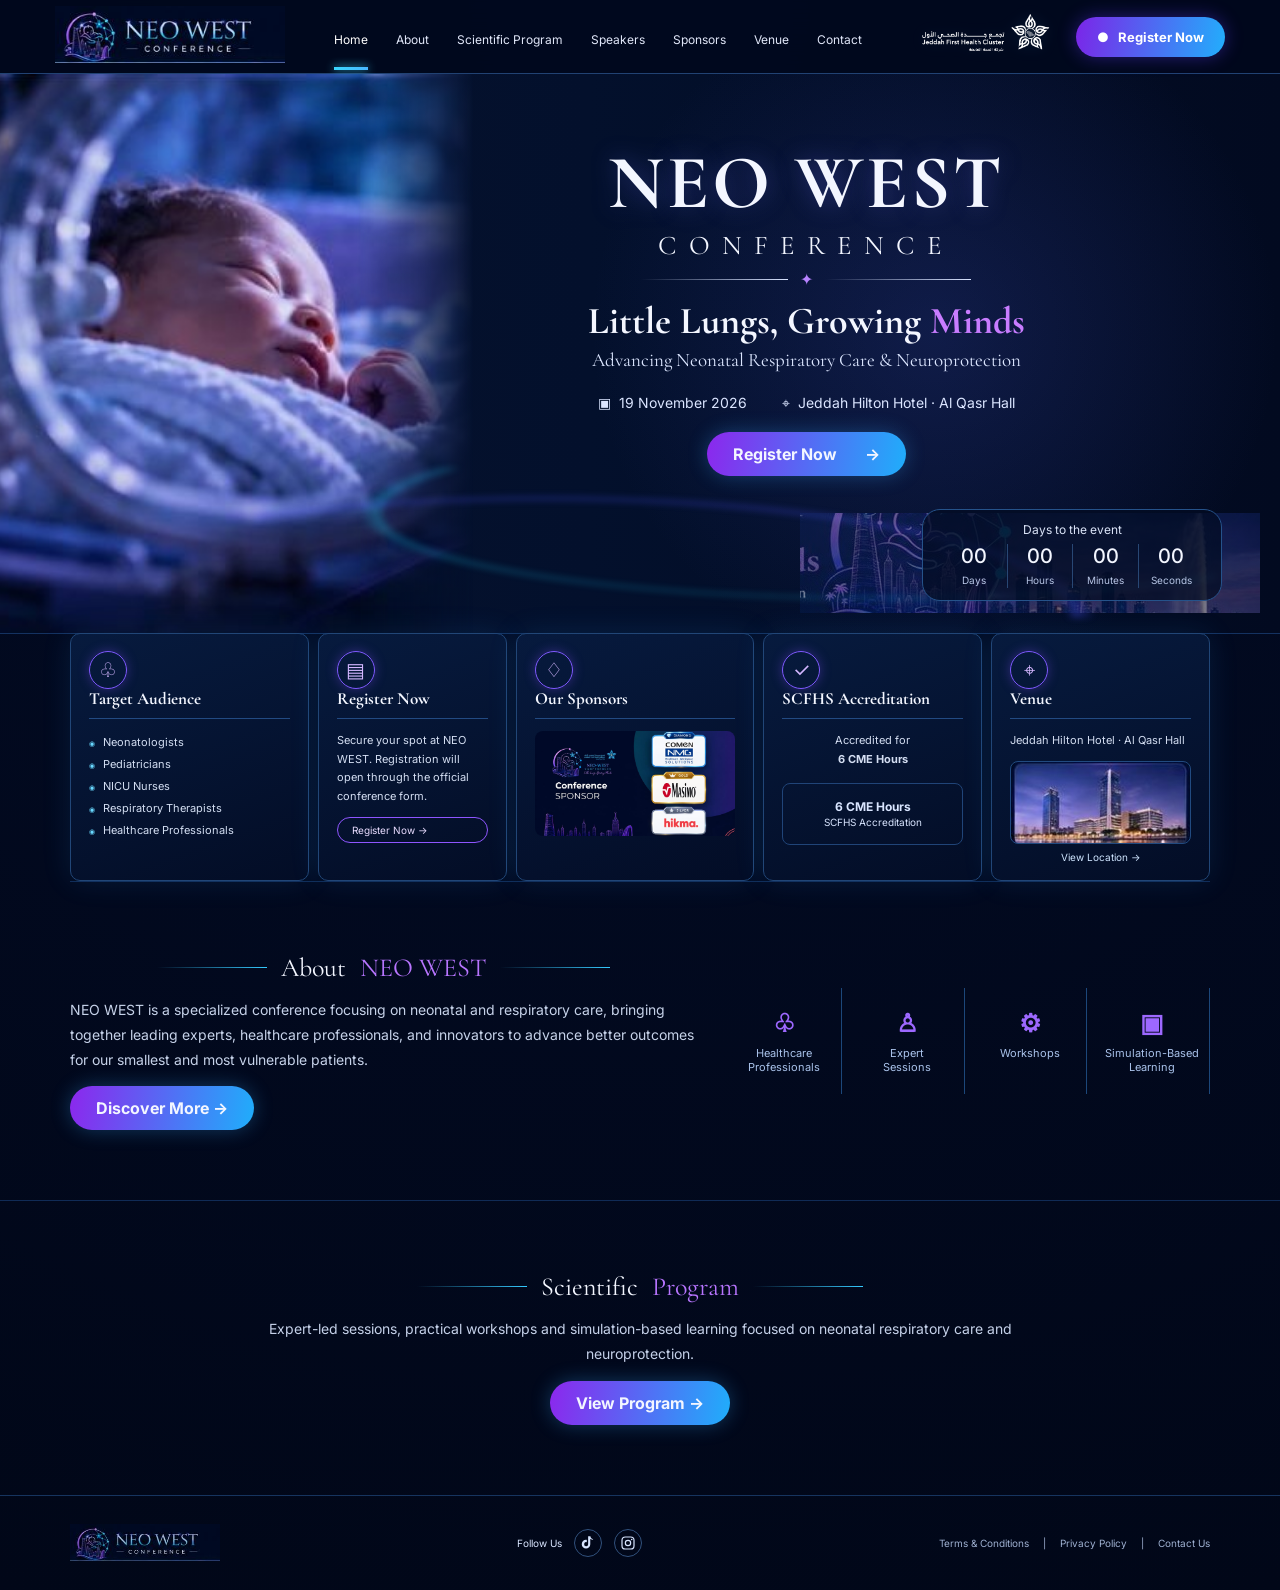
==== commit c3e356ad: "Add files via upload" ====
--- a/index.html
+++ b/index.html
@@ -1,13 +1,13 @@
 <!doctype html><html lang="en"><head><meta charset="utf-8"><meta name="viewport" content="width=device-width,initial-scale=1"><title>NEO WEST Conference</title><meta name="description" content="NEO WEST Conference — Little Lungs, Growing Minds."><link rel="stylesheet" href="styles.css"></head><body data-page="home">
 <div id="header"></div>
 <main>
-<section class="hero"><div class="baby"></div><div class="waves"></div><div class="hero-content"><h1>NEO WEST</h1><div class="conference">CONFERENCE</div><div class="rule"><span></span><i>✦</i><span></span></div><h2>Little Lungs, Growing <em>Minds</em></h2><p class="subtitle">Advancing Neonatal Respiratory Care &amp; Neuroprotection</p><div class="meta"><span>▣ &nbsp;19 November 2026</span><span>⌖ &nbsp;Jeddah, Hilton Hotel</span></div><div class="hero-actions"><a class="primary registration-btn" href="#" data-registration-link>Register Now <b>→</b></a></div></div><div class="countdown"><div class="count-title">Days to the event</div><div class="count-grid"><div><b id="days">00</b><small>Days</small></div><div><b id="hours">00</b><small>Hours</small></div><div><b id="minutes">00</b><small>Minutes</small></div><div><b id="seconds">00</b><small>Seconds</small></div></div></div></section>
+<section class="hero"><div class="baby"></div><div class="waves"></div><div class="hero-content"><h1>NEO WEST</h1><div class="conference">CONFERENCE</div><div class="rule"><span></span><i>✦</i><span></span></div><h2>Little Lungs, Growing <em>Minds</em></h2><p class="subtitle">Advancing Neonatal Respiratory Care &amp; Neuroprotection</p><div class="meta"><span>▣ &nbsp;19 November 2026</span><span>⌖ &nbsp;Jeddah Hilton Hotel · Al Qasr Hall</span></div><div class="hero-actions"><a class="primary registration-btn" href="#" data-registration-link>Register Now <b>→</b></a></div></div><div class="countdown"><div class="count-title">Days to the event</div><div class="count-grid"><div><b id="days">00</b><small>Days</small></div><div><b id="hours">00</b><small>Hours</small></div><div><b id="minutes">00</b><small>Minutes</small></div><div><b id="seconds">00</b><small>Seconds</small></div></div></div></section>
 <section class="container info-row">
 <article class="card"><div class="icon">♧</div><h3>Target Audience</h3><ul><li>Neonatologists</li><li>Pediatricians</li><li>NICU Nurses</li><li>Respiratory Therapists</li><li>Healthcare Professionals</li></ul></article>
 <article class="card"><div class="icon">▤</div><h3>Register Now</h3><p>Secure your spot at NEO WEST. Registration will open through the official conference form.</p><a class="outline registration-btn" href="#" data-registration-link>Register Now →</a></article>
-<article class="card"><div class="icon">♢</div><h3>Our Sponsors</h3><img class="sponsor-img" src="assets/sponsor-tiers.png" alt="Conference sponsors: COMEN NMG Diamond, Masimo Gold, Hikma Silver"></article>
+<article class="card"><div class="icon">♢</div><h3>Our Sponsors</h3><img class="sponsor-img" src="assets/sponsor-tiers.png" alt="Conference sponsors: COMEN NMG Diamond, Masimo Gold, Hikma Silver and Hikaya Tifl Silver"></article>
 <article class="card"><div class="icon">✓</div><h3>SCFHS Accreditation</h3><p style="text-align:center">Accredited for<br><strong>6 CME Hours</strong></p><div class="accredit"><strong>6 CME Hours</strong><br><small>SCFHS Accreditation</small></div></article>
-<article class="card"><div class="icon">⌖</div><h3>Venue</h3><p>Jeddah, Hilton Hotel</p><div class="venue-img"></div><a class="venue-link" href="venue.html">View Location →</a></article>
+<article class="card"><div class="icon">⌖</div><h3>Venue</h3><p>Jeddah Hilton Hotel · Al Qasr Hall</p><div class="venue-img"></div><a class="venue-link" href="venue.html">View Location →</a></article>
 </section>
 <section class="section container"><div class="about-grid"><div class="about-copy"><div class="section-head">About <em>NEO WEST</em></div><p>NEO WEST is a specialized conference focusing on neonatal and respiratory care, bringing together leading experts, healthcare professionals, and innovators to advance better outcomes for our smallest and most vulnerable patients.</p><a class="primary" href="about.html">Discover More →</a></div><div class="feature-grid"><div class="feature"><strong>♧</strong>Healthcare<br>Professionals</div><div class="feature"><strong>♙</strong>Expert<br>Sessions</div><div class="feature"><strong>⚙</strong>Workshops</div><div class="feature"><strong>▣</strong>Simulation-Based<br>Learning</div></div></div></section>
 <section class="section"><div class="container"><div class="section-head">Scientific <em>Program</em></div><p class="lead">Expert-led sessions, practical workshops and simulation-based learning focused on neonatal respiratory care and neuroprotection.</p><div style="text-align:center"><a class="primary" href="scientific-program.html">View Program →</a></div></div></section>
--- a/styles.css
+++ b/styles.css
@@ -1,15 +1,27 @@
 @import url('https://fonts.googleapis.com/css2?family=Cormorant+Garamond:wght@500;600;700&family=Inter:wght@400;500;600;700&display=swap');
 :root{--bg:#020a21;--bg2:#061333;--panel:#06173b;--line:#183a72;--cyan:#39d8ff;--blue:#25a8ff;--purple:#9a55ff;--text:#f3f6ff;--muted:#b8c5e4;--gold:#e8d8ff;--shadow:0 0 30px rgba(46,157,255,.12)}
 *{box-sizing:border-box}html{scroll-behavior:smooth}body{margin:0;background:radial-gradient(circle at 50% 0,#0a1e49 0,#020a21 42%,#010718 100%);color:var(--text);font-family:Inter,Arial,sans-serif}a{color:inherit;text-decoration:none}button{font:inherit}.container{width:min(1140px,calc(100% - 40px));margin:auto}
-.topbar{position:sticky;top:0;z-index:50;height:74px;background:rgba(1,8,28,.94);backdrop-filter:blur(16px);border-bottom:1px solid #214273;display:flex;align-items:center;padding:0 max(24px,calc((100vw - 1170px)/2));gap:22px}.brand{flex:0 0 auto}.brand img{width:230px;height:62px;object-fit:contain}.cluster-header-logo{width:104px;height:48px;object-fit:contain;flex:0 0 auto;display:block;margin-left:2px;filter:drop-shadow(0 0 8px rgba(52,190,255,.12))}.nav{display:flex;align-items:center;justify-content:center;gap:28px;flex:1}.nav a{font-size:12px;color:#e0e7f9;padding:28px 0 23px;position:relative;white-space:nowrap}.nav a:hover,.nav a.active{color:#fff}.nav a.active:after{content:"";position:absolute;left:0;right:0;bottom:0;height:3px;background:linear-gradient(90deg,var(--cyan),#4ab6ff);box-shadow:0 0 10px var(--cyan)}.cta{border:0;color:white;background:linear-gradient(100deg,#7b25e8,#22aefc);padding:12px 21px;border-radius:25px;box-shadow:0 0 18px rgba(95,57,255,.4);font-size:13px;font-weight:700;white-space:nowrap}.menu{display:none;background:none;border:0;color:white;font-size:28px}
+.topbar{position:sticky;top:0;z-index:50;height:74px;background:rgba(1,8,28,.94);backdrop-filter:blur(16px);border-bottom:1px solid #214273;display:flex;align-items:center;padding:0 max(24px,calc((100vw - 1170px)/2));gap:22px}.brand{flex:0 0 auto}.brand img{width:230px;height:62px;object-fit:contain}.cluster-header-logo{width:142px;height:58px;object-fit:contain;flex:0 0 auto;display:block;margin-left:2px;filter:drop-shadow(0 0 8px rgba(52,190,255,.12))}.nav{display:flex;align-items:center;justify-content:center;gap:28px;flex:1}.nav a{font-size:12px;color:#e0e7f9;padding:28px 0 23px;position:relative;white-space:nowrap}.nav a:hover,.nav a.active{color:#fff}.nav a.active:after{content:"";position:absolute;left:0;right:0;bottom:0;height:3px;background:linear-gradient(90deg,var(--cyan),#4ab6ff);box-shadow:0 0 10px var(--cyan)}.cta{border:0;color:white;background:linear-gradient(100deg,#7b25e8,#22aefc);padding:12px 21px;border-radius:25px;box-shadow:0 0 18px rgba(95,57,255,.4);font-size:13px;font-weight:700;white-space:nowrap}.menu{display:none;background:none;border:0;color:white;font-size:28px}
 .hero{min-height:560px;position:relative;overflow:hidden;border-bottom:1px solid #143261;background:radial-gradient(circle at 73% 46%,rgba(55,71,173,.26),transparent 35%),linear-gradient(90deg,#07122e 0,#03102c 46%,#020a20 100%)}.hero:after{content:"";position:absolute;inset:auto 0 20px;height:100px;background:url('/assets/hero-city.jpg') right 20px center/460px auto no-repeat;opacity:.48;mix-blend-mode:screen;pointer-events:none}.hero .baby{position:absolute;left:0;top:0;width:37%;height:100%;background:url('/assets/hero-baby.jpg') center/cover no-repeat;mask-image:linear-gradient(90deg,#000 0%,#000 75%,transparent 100%);opacity:.98}.hero .waves{position:absolute;left:20%;right:5%;bottom:15px;height:150px;background:radial-gradient(ellipse at 30% 100%,transparent 55%,rgba(75,82,255,.35) 56%,transparent 58%),radial-gradient(ellipse at 65% 30%,transparent 56%,rgba(29,215,255,.28) 57%,transparent 59%);filter:blur(3px)}.hero-content{position:relative;z-index:3;width:min(760px,58%);margin-left:34%;padding:55px 0 80px;text-align:center}.hero h1{font-family:'Cormorant Garamond',serif;font-size:76px;letter-spacing:3px;line-height:.9;margin:20px 0 0;text-shadow:0 0 25px rgba(109,112,255,.35)}.conference{font-family:'Cormorant Garamond',serif;font-size:27px;letter-spacing:12px;margin-top:12px}.rule{display:flex;align-items:center;gap:12px;width:330px;margin:7px auto}.rule span{height:1px;flex:1;background:linear-gradient(90deg,transparent,#d9e4ff)}.rule i{color:#b783ff;font-style:normal}.hero h2{font-family:'Cormorant Garamond',serif;font-size:38px;margin:9px 0 4px}.hero h2 em{font-style:normal;color:#c87cff}.subtitle{font-family:'Cormorant Garamond',serif;font-size:19px;color:#dce6ff;margin:0 0 23px}.meta{display:flex;justify-content:center;gap:35px;color:#dbe5ff;font-size:14px}.meta b{color:#5ee7ff}.hero-actions{margin-top:20px}.primary{display:inline-flex;align-items:center;gap:28px;padding:12px 26px;border-radius:28px;background:linear-gradient(100deg,#8c27ed,#1faefb);font-weight:700;box-shadow:0 0 20px rgba(57,166,255,.3)}.countdown{position:absolute;z-index:4;right:4.5%;bottom:32px;width:300px;border:1px solid #25528a;border-radius:18px;background:rgba(2,11,34,.74);padding:12px 18px}.count-title{text-align:center;font-size:12px;color:#dbe4f8;margin-bottom:7px}.count-grid{display:grid;grid-template-columns:repeat(4,1fr)}.count-grid div{text-align:center;border-left:1px solid #284774}.count-grid div:first-child{border:0}.count-grid b{font-size:20px;font-weight:500;display:block}.count-grid small{font-size:10px;color:#b7c5e5}
 .info-row{position:relative;z-index:8;margin-top:-1px;display:grid;grid-template-columns:1.2fr .95fr 1.2fr 1.1fr 1.1fr;gap:9px}.card{min-height:200px;border:1px solid #214677;border-radius:10px;background:linear-gradient(160deg,rgba(7,27,63,.97),rgba(3,13,38,.97));box-shadow:var(--shadow);padding:17px 18px}.card h3{font-family:'Cormorant Garamond',serif;font-size:17px;margin:0 0 12px;border-bottom:1px solid #224a82;padding-bottom:9px}.icon{width:38px;height:38px;border:1px solid #7f59ff;border-radius:50%;display:grid;place-items:center;font-size:20px;color:#d3b6ff;box-shadow:0 0 12px rgba(128,78,255,.35);margin-bottom:-1px}.card ul{padding:0;margin:8px 0 0;list-style:none;color:#d3def2;font-size:11px;line-height:2}.card li:before{content:'◉';color:#69d9ff;margin-right:8px;font-size:7px}.card p{font-size:11px;color:#d4def2;line-height:1.7}.qr{width:70px;height:70px;margin:10px auto 8px;border-radius:4px;overflow:hidden;background:white}.qr img{width:100%;height:100%;object-fit:cover}.outline{display:block;margin:auto;border:1px solid #8e55ff;color:#e9dcff;background:transparent;border-radius:18px;padding:6px 14px;font-size:10px}.sponsor-img{width:100%;height:105px;object-fit:cover;border-radius:8px;background:white}.accredit{margin-top:15px;border:1px solid #204478;border-radius:8px;padding:15px;text-align:center;color:#d9e5ff;font-size:12px}.venue-img{height:83px;border-radius:8px;background:url('/assets/venue.jpg') center/cover;border:1px solid #214a80}.venue-link{display:block;text-align:center;font-size:10px;color:#cfe5ff;margin-top:7px}
 .section{padding:70px 0;border-top:1px solid #102b56}.section-head{display:flex;align-items:center;gap:14px;justify-content:center;font-family:'Cormorant Garamond',serif;font-size:26px}.section-head:before,.section-head:after{content:"";width:110px;height:1px;background:linear-gradient(90deg,transparent,#35caff)}.section-head em{font-style:normal;color:#b875ff}.lead{max-width:780px;margin:14px auto;text-align:center;color:#c5d1e9;line-height:1.8;font-size:14px}.about-grid{display:grid;grid-template-columns:1.3fr 1fr;gap:30px;align-items:center}.about-copy p{color:#c6d2e9;line-height:1.8;font-size:14px}.feature-grid{display:grid;grid-template-columns:repeat(4,1fr);gap:8px}.feature{padding:20px 8px;text-align:center;border-right:1px solid #1c477a;color:#a9c2ea;font-size:11px}.feature strong{display:block;font-size:25px;color:#9d68ff;margin-bottom:8px}.dream-card{border:1px solid #8154b8;border-radius:18px;padding:20px;text-align:center;font-family:'Cormorant Garamond',serif;font-size:25px;color:#d8d0ff}.dream-card b{color:#70dcff}
 .page-hero{padding:75px 0 65px;text-align:center;border-bottom:1px solid #183863;background:radial-gradient(circle at 50% 20%,rgba(104,47,255,.22),transparent 38%)}.page-hero h1{font-family:'Cormorant Garamond',serif;font-size:56px;margin:0}.page-hero p{color:#b9c8e6;max-width:700px;margin:14px auto 0}.content-grid{display:grid;grid-template-columns:repeat(2,1fr);gap:18px}.panel{border:1px solid #1d477c;background:rgba(5,20,48,.75);border-radius:12px;padding:24px}.panel h3{font-family:'Cormorant Garamond',serif;font-size:25px;margin:0 0 10px;color:#e8ddff}.panel p,.panel li{color:#c4d0e8;line-height:1.75;font-size:14px}.schedule{width:100%;border-collapse:collapse;margin-top:20px}.schedule td,.schedule th{padding:13px;border-bottom:1px solid #183963;text-align:left;font-size:13px}.schedule th{color:#6ee4ff}.speaker-grid,.sponsor-grid{display:grid;grid-template-columns:repeat(3,1fr);gap:18px}.speaker,.sponsor-box{border:1px solid #204b83;border-radius:12px;padding:22px;text-align:center;background:linear-gradient(160deg,#071a3b,#03102b)}.speaker .avatar{width:82px;height:82px;border-radius:50%;margin:0 auto 12px;border:2px solid #7e5aff;background:radial-gradient(circle,#132c63,#07112a);display:grid;place-items:center;color:#9ceaff;font-size:30px}.speaker h3,.sponsor-box h3{font-family:'Cormorant Garamond',serif;margin:0;font-size:23px}.speaker p{font-size:12px;color:#aebedb}.sponsor-box img{width:100%;height:120px;object-fit:contain;background:white;border-radius:9px;margin-bottom:12px}.form{max-width:760px;margin:auto;display:grid;grid-template-columns:1fr 1fr;gap:14px}.form label{font-size:12px;color:#b9c8e6}.form input,.form select,.form textarea{width:100%;margin-top:7px;padding:12px;border-radius:8px;border:1px solid #1e487e;background:#03112b;color:white;outline:none}.form textarea{min-height:140px;resize:vertical}.full{grid-column:1/-1}.map{height:340px;border:1px solid #214b81;border-radius:14px;background:linear-gradient(135deg,#071a3b,#020b22);display:grid;place-items:center;color:#7edfff;font-size:20px}.contact-box{text-align:center;padding:30px;border:1px solid #234b81;border-radius:14px;background:linear-gradient(160deg,#071a3b,#03102a)}
 footer{border-top:1px solid #16345f;padding:24px max(24px,calc((100vw - 1140px)/2));display:flex;align-items:center;justify-content:space-between;color:#9eb0d1;font-size:10px;gap:20px}.footer-logo{height:46px;width:150px;object-fit:contain;opacity:.85}.footer-links{display:flex;gap:14px}
-@media(max-width:1050px){.nav{gap:15px}.nav a{font-size:10px}.topbar{gap:10px}.hero-content{width:68%;margin-left:28%}.cluster-header-logo{width:82px;height:42px}.brand img{width:190px}.countdown{right:2%;width:280px}.info-row{grid-template-columns:repeat(2,1fr);margin:0 20px}.about-grid{grid-template-columns:1fr}.speaker-grid,.sponsor-grid{grid-template-columns:repeat(2,1fr)}}
-@media(max-width:760px){.topbar{height:68px;padding:0 15px;justify-content:space-between}.brand img{width:185px}.menu{display:block}.nav{display:none;position:absolute;left:0;right:0;top:68px;background:#020b22;flex-direction:column;padding:10px 20px;border-bottom:1px solid #214273}.nav.open{display:flex}.nav a{padding:11px;width:100%;text-align:center}.nav a.active:after{bottom:4px}.topbar .cta{display:none}.cluster-header-logo{width:76px;height:42px;margin-left:auto}.hero{min-height:820px}.hero .baby{width:100%;height:360px;mask-image:linear-gradient(180deg,#000 0%,#000 60%,transparent 100%);opacity:.7}.hero-content{width:100%;margin:0;padding:280px 18px 180px}.hero h1{font-size:54px}.conference{font-size:20px;letter-spacing:8px}.hero h2{font-size:29px}.subtitle{font-size:16px}.meta{flex-direction:column;gap:7px}.hero:after{opacity:.35;background-size:380px}.countdown{left:18px;right:18px;bottom:25px;width:auto}.info-row{grid-template-columns:1fr;margin:0 15px}.card{min-height:auto}.feature-grid{grid-template-columns:repeat(2,1fr)}.section{padding:55px 0}.section-head{font-size:23px}.section-head:before,.section-head:after{width:50px}.content-grid,.speaker-grid,.sponsor-grid{grid-template-columns:1fr}.form{grid-template-columns:1fr}.full{grid-column:auto}footer{flex-direction:column;text-align:center}.footer-links{flex-wrap:wrap;justify-content:center}}
+@media(max-width:1050px){.nav{gap:15px}.nav a{font-size:10px}.topbar{gap:10px}.hero-content{width:68%;margin-left:28%}.cluster-header-logo{width:112px;height:48px}.brand img{width:190px}.countdown{right:2%;width:280px}.info-row{grid-template-columns:repeat(2,1fr);margin:0 20px}.about-grid{grid-template-columns:1fr}.speaker-grid,.sponsor-grid{grid-template-columns:repeat(2,1fr)}}
+@media(max-width:760px){.topbar{height:68px;padding:0 15px;justify-content:space-between}.brand img{width:185px}.menu{display:block}.nav{display:none;position:absolute;left:0;right:0;top:68px;background:#020b22;flex-direction:column;padding:10px 20px;border-bottom:1px solid #214273}.nav.open{display:flex}.nav a{padding:11px;width:100%;text-align:center}.nav a.active:after{bottom:4px}.topbar .cta{display:none}.cluster-header-logo{width:92px;height:44px;margin-left:auto}.hero{min-height:820px}.hero .baby{width:100%;height:360px;mask-image:linear-gradient(180deg,#000 0%,#000 60%,transparent 100%);opacity:.7}.hero-content{width:100%;margin:0;padding:280px 18px 180px}.hero h1{font-size:54px}.conference{font-size:20px;letter-spacing:8px}.hero h2{font-size:29px}.subtitle{font-size:16px}.meta{flex-direction:column;gap:7px}.hero:after{opacity:.35;background-size:380px}.countdown{left:18px;right:18px;bottom:25px;width:auto}.info-row{grid-template-columns:1fr;margin:0 15px}.card{min-height:auto}.feature-grid{grid-template-columns:repeat(2,1fr)}.section{padding:55px 0}.section-head{font-size:23px}.section-head:before,.section-head:after{width:50px}.content-grid,.speaker-grid,.sponsor-grid{grid-template-columns:1fr}.form{grid-template-columns:1fr}.full{grid-column:auto}footer{flex-direction:column;text-align:center}.footer-links{flex-wrap:wrap;justify-content:center}}
 
 /* Sponsor artwork supplied for NEO WEST 2026 */
 .sponsor-art-wrap{max-width:1000px;margin:0 auto;border:1px solid #214b83;border-radius:16px;overflow:hidden;box-shadow:0 0 30px rgba(46,157,255,.12);background:#020a21}
 .sponsor-art{display:block;width:100%;height:auto}
+
+/* Social links and added silver-tier sponsor */
+.social-follow{display:flex;align-items:center;gap:12px;white-space:nowrap}
+.social-follow span{color:#d9e5ff}
+.social-follow a{width:28px;height:28px;display:inline-grid;place-items:center;border:1px solid #31517d;border-radius:50%;color:#d8e5ff;transition:all .2s ease}
+.social-follow a:hover{color:#fff;border-color:#55d9ff;box-shadow:0 0 12px rgba(85,217,255,.3)}
+.social-follow svg{width:16px;height:16px;fill:currentColor}
+.hikaya-sponsor{max-width:560px;margin:24px auto 0;padding:24px;border:1px solid #a8b8d8;border-radius:14px;background:linear-gradient(150deg,#071a3b,#030d26);box-shadow:0 0 22px rgba(180,198,230,.12);text-align:center}
+.hikaya-sponsor .tier{display:inline-block;padding:5px 18px;border:1px solid #aebbd5;border-radius:20px;color:#dce6f8;letter-spacing:2px;font-size:11px;font-weight:700;margin-bottom:14px}
+.hikaya-sponsor img{display:block;width:min(100%,420px);max-height:220px;object-fit:contain;margin:0 auto;background:#fff;border-radius:10px;padding:10px}
+.hikaya-sponsor p{color:#b9c8e6;font-size:13px;margin:12px 0 0}
+@media(max-width:760px){footer .social-follow{justify-content:center;flex-wrap:wrap}.social-follow{gap:9px}}
